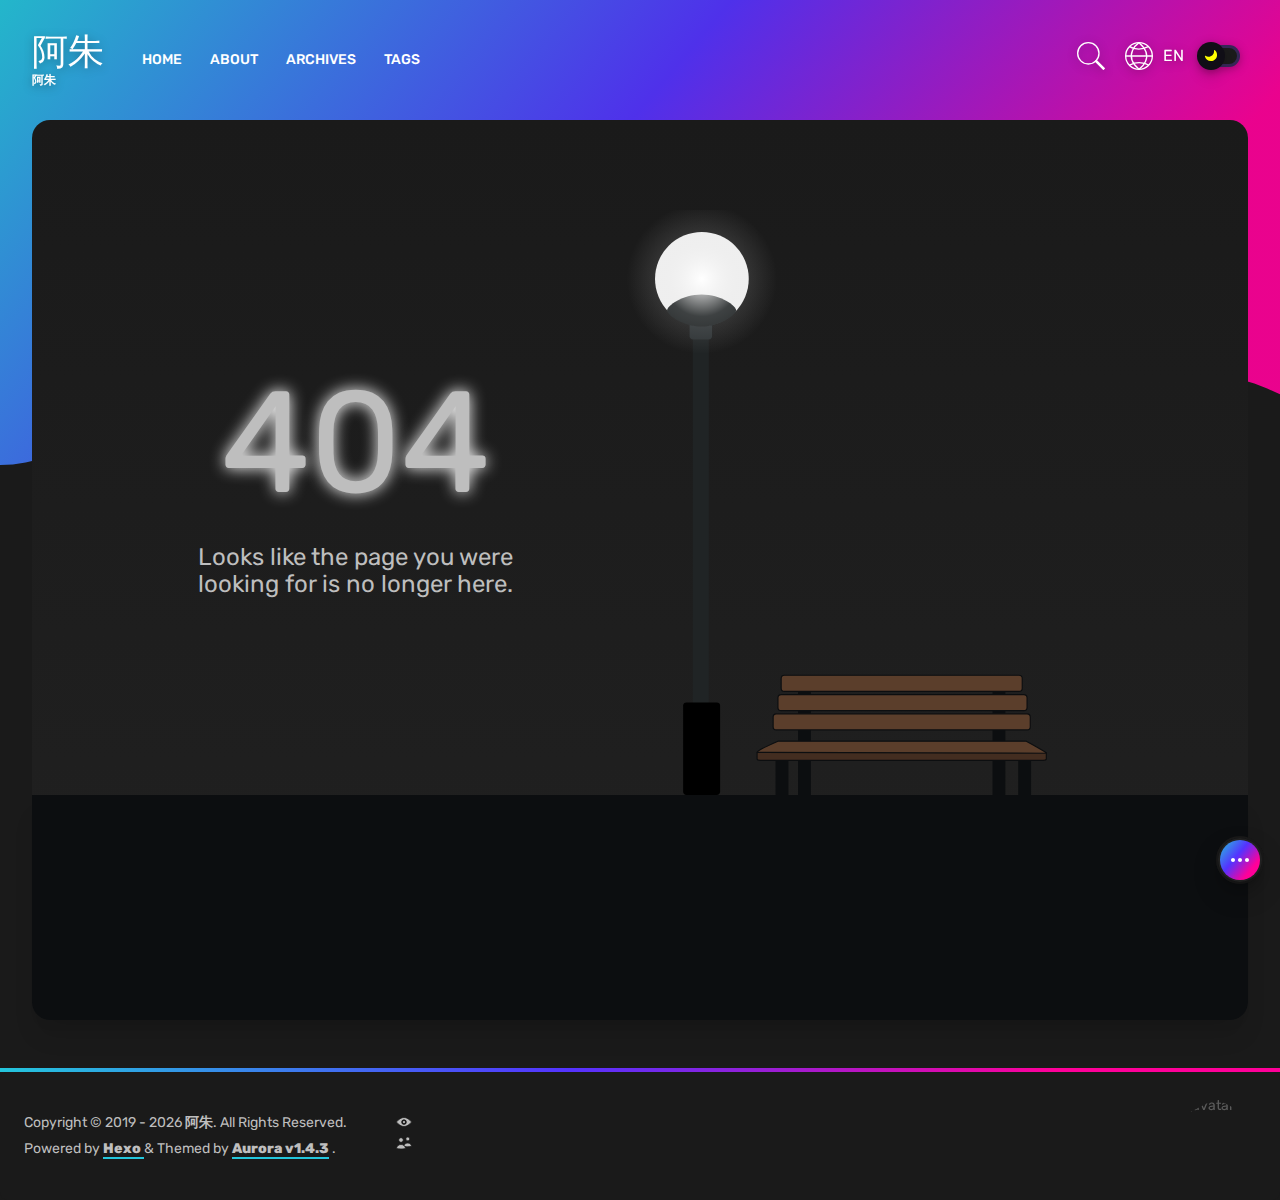
==== archives/index.html @ 275625f6 "Site updated: 2021-05-03 14:38:11" ====
<!DOCTYPE html><html lang="en"><head><meta charset="utf-8"><meta http-equiv="X-UA-Compatible" content="IE=edge"><meta name="viewport" content="width=device-width,initial-scale=1"><link rel="icon" href="/favicon.ico"><link href="/static/css/chunk-libs.eebac533.css" rel="stylesheet"><link href="/static/css/app.ef05802f.css" rel="stylesheet"><!-- hexo injector head_end start --><script rel="prefetch" async src="https://busuanzi.ibruce.info/busuanzi/2.3/busuanzi.pure.mini.js"></script><script rel="preload" src="https://cdn.bootcdn.net/ajax/libs/prism/1.23.0/components/prism-core.js" data-manual></script><script rel="preload" src="https://cdn.bootcdn.net/ajax/libs/prism/1.23.0/plugins/autoloader/prism-autoloader.js"></script><script rel="preload" src="https://cdn.bootcdn.net/ajax/libs/prism/1.23.0/plugins/toolbar/prism-toolbar.min.js"></script><script rel="preload" src="https://cdn.bootcdn.net/ajax/libs/prism/1.23.0/plugins/copy-to-clipboard/prism-copy-to-clipboard.min.js"></script><script rel="preload" src="https://cdn.bootcdn.net/ajax/libs/blueimp-md5/2.18.0/js/md5.min.js"></script><script rel="preload" src="https://cdn.bootcdn.net/ajax/libs/lodash.js/4.17.21/lodash.min.js"></script><link rel="stylesheet" href="https://cdn.bootcdn.net/ajax/libs/prism/1.23.0/themes/prism.min.css"/><link rel="stylesheet" href="https://cdn.bootcdn.net/ajax/libs/prism/1.23.0/plugins/toolbar/prism-toolbar.min.css"/><link rel="stylesheet" href="https://fonts.loli.net/css?family=Rubik" /><script rel="preload" src="https://cdn.bootcdn.net/ajax/libs/gitalk/1.7.2/gitalk.min.js"></script><link rel="stylesheet" href="https://cdn.bootcdn.net/ajax/libs/gitalk/1.7.2/gitalk.min.css"/><!-- hexo injector head_end end --><meta name="generator" content="Hexo 5.4.0"></head><body id="body-container"><noscript><strong>We're sorry but Aurora Blog doesn't work properly without JavaScript enabled. Please enable it to continue.</strong></noscript><div id="app"></div><script>(function(e){function t(t){for(var n,o,u=t[0],i=t[1],c=t[2],l=0,f=[];l<u.length;l++)o=u[l],Object.prototype.hasOwnProperty.call(a,o)&&a[o]&&f.push(a[o][0]),a[o]=0;for(n in i)Object.prototype.hasOwnProperty.call(i,n)&&(e[n]=i[n]);p&&p(t);while(f.length)f.shift()();return s.push.apply(s,c||[]),r()}function r(){for(var e,t=0;t<s.length;t++){for(var r=s[t],n=!0,o=1;o<r.length;o++){var u=r[o];0!==a[u]&&(n=!1)}n&&(s.splice(t--,1),e=i(i.s=r[0]))}return e}var n={},o={runtime:0},a={runtime:0},s=[];function u(e){return i.p+"static/js/"+({404:"404",about:"about",archives:"archives",categories:"categories",page:"page",post:"post",result:"result",tags:"tags"}[e]||e)+"."+{404:"7d1e319c",about:"05f5177a",archives:"f8376ea5",categories:"cd195d1b",page:"58f43599",post:"10796a8c",result:"83a84bff",tags:"393261f6"}[e]+".js"}function i(t){if(n[t])return n[t].exports;var r=n[t]={i:t,l:!1,exports:{}};return e[t].call(r.exports,r,r.exports,i),r.l=!0,r.exports}i.e=function(e){var t=[],r={404:1,about:1,archives:1,categories:1,page:1,post:1,result:1,tags:1};o[e]?t.push(o[e]):0!==o[e]&&r[e]&&t.push(o[e]=new Promise((function(t,r){for(var n="static/css/"+({404:"404",about:"about",archives:"archives",categories:"categories",page:"page",post:"post",result:"result",tags:"tags"}[e]||e)+"."+{404:"1a6cd5bd",about:"c06cd5c9",archives:"b41c8192",categories:"10e2be12",page:"7b21beee",post:"9f951a60",result:"10e2be12",tags:"10e2be12"}[e]+".css",a=i.p+n,s=document.getElementsByTagName("link"),u=0;u<s.length;u++){var c=s[u],l=c.getAttribute("data-href")||c.getAttribute("href");if("stylesheet"===c.rel&&(l===n||l===a))return t()}var f=document.getElementsByTagName("style");for(u=0;u<f.length;u++){c=f[u],l=c.getAttribute("data-href");if(l===n||l===a)return t()}var p=document.createElement("link");p.rel="stylesheet",p.type="text/css",p.onload=t,p.onerror=function(t){var n=t&&t.target&&t.target.src||a,s=new Error("Loading CSS chunk "+e+" failed.\n("+n+")");s.code="CSS_CHUNK_LOAD_FAILED",s.request=n,delete o[e],p.parentNode.removeChild(p),r(s)},p.href=a;var d=document.getElementsByTagName("head")[0];d.appendChild(p)})).then((function(){o[e]=0})));var n=a[e];if(0!==n)if(n)t.push(n[2]);else{var s=new Promise((function(t,r){n=a[e]=[t,r]}));t.push(n[2]=s);var c,l=document.createElement("script");l.charset="utf-8",l.timeout=120,i.nc&&l.setAttribute("nonce",i.nc),l.src=u(e);var f=new Error;c=function(t){l.onerror=l.onload=null,clearTimeout(p);var r=a[e];if(0!==r){if(r){var n=t&&("load"===t.type?"missing":t.type),o=t&&t.target&&t.target.src;f.message="Loading chunk "+e+" failed.\n("+n+": "+o+")",f.name="ChunkLoadError",f.type=n,f.request=o,r[1](f)}a[e]=void 0}};var p=setTimeout((function(){c({type:"timeout",target:l})}),12e4);l.onerror=l.onload=c,document.head.appendChild(l)}return Promise.all(t)},i.m=e,i.c=n,i.d=function(e,t,r){i.o(e,t)||Object.defineProperty(e,t,{enumerable:!0,get:r})},i.r=function(e){"undefined"!==typeof Symbol&&Symbol.toStringTag&&Object.defineProperty(e,Symbol.toStringTag,{value:"Module"}),Object.defineProperty(e,"__esModule",{value:!0})},i.t=function(e,t){if(1&t&&(e=i(e)),8&t)return e;if(4&t&&"object"===typeof e&&e&&e.__esModule)return e;var r=Object.create(null);if(i.r(r),Object.defineProperty(r,"default",{enumerable:!0,value:e}),2&t&&"string"!=typeof e)for(var n in e)i.d(r,n,function(t){return e[t]}.bind(null,n));return r},i.n=function(e){var t=e&&e.__esModule?function(){return e["default"]}:function(){return e};return i.d(t,"a",t),t},i.o=function(e,t){return Object.prototype.hasOwnProperty.call(e,t)},i.p="/",i.oe=function(e){throw console.error(e),e};var c=window["webpackJsonp"]=window["webpackJsonp"]||[],l=c.push.bind(c);c.push=t,c=c.slice();for(var f=0;f<c.length;f++)t(c[f]);var p=l;r()})([]);</script><script src="/static/js/chunk-libs.9b3ced64.js"></script><script src="/static/js/app.17c5223b.js"></script></body></html>
---- static/css/chunk-libs.eebac533.css ----
/*! normalize.css v8.0.1 | MIT License | github.com/necolas/normalize.css */html{line-height:1.15;-webkit-text-size-adjust:100%}body{margin:0}main{display:block}h1{font-size:2em;margin:.67em 0}hr{box-sizing:content-box;height:0;overflow:visible}pre{font-family:monospace,monospace;font-size:1em}a{background-color:transparent}abbr[title]{border-bottom:none;text-decoration:underline;-webkit-text-decoration:underline dotted;text-decoration:underline dotted}b,strong{font-weight:bolder}code,kbd,samp{font-family:monospace,monospace;font-size:1em}small{font-size:80%}sub,sup{font-size:75%;line-height:0;position:relative;vertical-align:baseline}sub{bottom:-.25em}sup{top:-.5em}img{border-style:none}button,input,optgroup,select,textarea{font-family:inherit;font-size:100%;line-height:1.15;margin:0}button,input{overflow:visible}button,select{text-transform:none}[type=button],[type=reset],[type=submit],button{-webkit-appearance:button}[type=button]::-moz-focus-inner,[type=reset]::-moz-focus-inner,[type=submit]::-moz-focus-inner,button::-moz-focus-inner{border-style:none;padding:0}[type=button]:-moz-focusring,[type=reset]:-moz-focusring,[type=submit]:-moz-focusring,button:-moz-focusring{outline:1px dotted ButtonText}fieldset{padding:.35em .75em .625em}legend{box-sizing:border-box;color:inherit;display:table;max-width:100%;padding:0;white-space:normal}progress{vertical-align:baseline}textarea{overflow:auto}[type=checkbox],[type=radio]{box-sizing:border-box;padding:0}[type=number]::-webkit-inner-spin-button,[type=number]::-webkit-outer-spin-button{height:auto}[type=search]{-webkit-appearance:textfield;outline-offset:-2px}[type=search]::-webkit-search-decoration{-webkit-appearance:none}::-webkit-file-upload-button{-webkit-appearance:button;font:inherit}details{display:block}summary{display:list-item}[hidden],template{display:none}#nprogress{pointer-events:none}#nprogress .bar{background:#29d;position:fixed;z-index:1031;top:0;left:0;width:100%;height:2px}#nprogress .peg{display:block;position:absolute;right:0;width:100px;height:100%;box-shadow:0 0 10px #29d,0 0 5px #29d;opacity:1;transform:rotate(3deg) translateY(-4px)}#nprogress .spinner{display:block;position:fixed;z-index:1031;top:15px;right:15px}#nprogress .spinner-icon{width:18px;height:18px;box-sizing:border-box;border:2px solid transparent;border-top-color:#29d;border-left-color:#29d;border-radius:50%;-webkit-animation:nprogress-spinner .4s linear infinite;animation:nprogress-spinner .4s linear infinite}.nprogress-custom-parent{overflow:hidden;position:relative}.nprogress-custom-parent #nprogress .bar,.nprogress-custom-parent #nprogress .spinner{position:absolute}@-webkit-keyframes nprogress-spinner{0%{-webkit-transform:rotate(0deg)}to{-webkit-transform:rotate(1turn)}}@keyframes nprogress-spinner{0%{transform:rotate(0deg)}to{transform:rotate(1turn)}}
---- static/css/app.ef05802f.css ----
:root{--max-width:1600px;--gap:2rem;--main-gradient:linear-gradient(130deg,#24c6dc,#5433ff 41.07%,#f09 76.05%);--theme-transition:all 250ms ease}.theme-light{--background-primary:#f1f3f9;--background-primary-alt:#fafafa;--background-secondary:#fff;--background-secondary-alt:#2e3236;--background-trans:rgba(0,0,0,0.15);--text-bright:#000;--text-normal:#333;--text-accent:#e93796;--text-sub-accent:#547ce7;--text-faint:#b2b2b2;--text-dim:#858585;--text-title-h1:#333;--text-title-h2:#333;--text-title-h3:#333;--text-title-h4:#333;--text-title-h5:#333;--text-link:#b4b4b4;--text-a:#db4d52;--text-a-hover:#db4d52;--bg-accent-55:rgba(244,86,157,0.55);--bg-sub-accent-55:rgba(13,185,215,0.55);--bg-accent-05:rgba(244,86,157,0.05);--strong-gradient:linear-gradient(62deg,#188bfd,#a03bff)!important;--gradient-cover:linear-gradient(90deg,hsla(0,0%,98%,0),hsla(0,0%,98%,0.013) 8.1%,hsla(0,0%,98%,0.049) 15.5%,hsla(0,0%,98%,0.104) 22.5%,hsla(0,0%,98%,0.175) 29%,hsla(0,0%,98%,0.259) 35.3%,hsla(0,0%,98%,0.352) 41.2%,hsla(0,0%,98%,0.45) 47.1%,hsla(0,0%,98%,0.55) 52.9%,hsla(0,0%,98%,0.648) 58.8%,hsla(0,0%,98%,0.741) 64.7%,hsla(0,0%,98%,0.825) 71%,hsla(0,0%,98%,0.896) 77.5%,hsla(0,0%,98%,0.951) 84.5%,hsla(0,0%,98%,0.987) 91.9%,var(--background-secondary));--article-cover:linear-gradient(180deg,hsla(0,0%,98%,0),hsla(0,0%,98%,0.013) 8.1%,hsla(0,0%,98%,0.049) 15.5%,hsla(0,0%,98%,0.104) 22.5%,hsla(0,0%,98%,0.175) 29%,hsla(0,0%,98%,0.259) 35.3%,hsla(0,0%,98%,0.352) 41.2%,hsla(0,0%,98%,0.45) 47.1%,hsla(0,0%,98%,0.55) 52.9%,hsla(0,0%,98%,0.648) 58.8%,hsla(0,0%,98%,0.741) 64.7%,hsla(0,0%,98%,0.825) 71%,hsla(0,0%,98%,0.896) 77.5%,hsla(0,0%,98%,0.951) 84.5%,hsla(0,0%,98%,0.987) 91.9%,var(--background-secondary));--accent-shadow:0 20px 25px -5px rgba(232,57,255,0.06),0 10px 10px -5px rgba(53,11,59,0.1);--sub-accent-shadow:0 20px 25px -5px rgba(71,190,255,0.06),0 10px 10px -5px rgba(11,42,59,0.1);--search-modal-key-gradient:linear-gradient(-225deg,#d5dbe4,#f8f8f8);--search-modal-key-shadow:inset 0 -2px 0 0 #cdcde6,inset 0 0 1px 1px #fff,0 1px 2px 1px rgba(30,35,90,0.4)}.theme-dark,.theme-light{--trans-ease:all 250ms ease}.theme-dark{--background-primary:#1a1a1a;--background-primary-alt:#0d0b12;--background-secondary:#212121;--background-secondary-alt:#0d0b12;--background-trans:hsla(0,0%,100%,0.15);--skeleton-bg:#2e2e2e;--skeleton-hl:#363636;--text-bright:#fff;--text-normal:#bebebe;--text-accent:#0fb6d6;--text-sub-accent:#f4569d;--text-dim:#6d6d6d;--text-faint:#7aa2f7;--text-title-h1:var(--text-accent);--text-title-h2:#cbdbe5;--text-title-h3:#cbdbe5;--text-title-h4:#cbdbe5;--text-title-h5:#cbdbe5;--text-link:#b4b4b4;--text-a:#6bcafb;--text-a-hover:#6bcafb;--bg-sub-accent-55:rgba(244,86,157,0.55);--bg-accent-55:rgba(13,185,215,0.55);--bg-accent-05:rgba(14,210,247,0.05);--strong-gradient:linear-gradient(62deg,#87c2fd,#dcb9fc)!important;--gradient-cover:linear-gradient(90deg,rgba(33,33,33,0),rgba(33,33,33,0.013) 8.1%,rgba(33,33,33,0.049) 15.5%,rgba(33,33,33,0.104) 22.5%,rgba(33,33,33,0.175) 29%,rgba(33,33,33,0.259) 35.3%,rgba(33,33,33,0.352) 41.2%,rgba(33,33,33,0.45) 47.1%,rgba(33,33,33,0.55) 52.9%,rgba(33,33,33,0.648) 58.8%,rgba(33,33,33,0.741) 64.7%,rgba(33,33,33,0.825) 71%,rgba(33,33,33,0.896) 77.5%,rgba(33,33,33,0.951) 84.5%,rgba(33,33,33,0.987) 91.9%,var(--background-secondary));--article-cover:linear-gradient(180deg,rgba(33,33,33,0),rgba(33,33,33,0.013) 8.1%,rgba(33,33,33,0.049) 15.5%,rgba(33,33,33,0.104) 22.5%,rgba(33,33,33,0.175) 29%,rgba(33,33,33,0.259) 35.3%,rgba(33,33,33,0.352) 41.2%,rgba(33,33,33,0.45) 47.1%,rgba(33,33,33,0.55) 52.9%,rgba(33,33,33,0.648) 58.8%,rgba(33,33,33,0.741) 64.7%,rgba(33,33,33,0.825) 71%,rgba(33,33,33,0.896) 77.5%,rgba(33,33,33,0.951) 84.5%,rgba(33,33,33,0.987) 91.9%,var(--background-secondary));--accent-shadow:0 20px 25px -5px rgba(11,42,59,0.35),0 10px 10px -5px rgba(11,42,59,0.14);--sub-accent-shadow:0 20px 25px -5px rgba(53,11,59,0.35),0 10px 10px -5px rgba(53,11,59,0.14);--search-modal-key-gradient:linear-gradient(-225deg,#3f3e3e,#2c2c2c);--search-modal-key-shadow:inset 0 -2px 0 0 #363636,inset 0 0 1px 1px #2e2e2e,0 1px 2px 1px rgba(30,35,90,0.4)}.ob-text-bright{color:var(--text-bright)}.ob-drop-shadow{filter:drop-shadow(0 2px 5px rgba(0,0,0,.3))}.ob-hz-thumbnail{max-width:120%}.ob-gradient-plate{width:calc(100% - .5rem);height:calc(100% - .5rem);margin:.25rem}.ob-gradient-cut-plate{top:8%;width:calc(100% - .5rem);height:calc(92% - .5rem);margin:.25rem}.ob-avatar{height:7rem;width:7rem}.footer-avatar,.ob-avatar{margin:0;--tw-shadow:0 20px 25px -5px rgba(0,0,0,0.1),0 10px 10px -5px rgba(0,0,0,0.04);box-shadow:var(--tw-ring-offset-shadow,0 0 transparent),var(--tw-ring-shadow,0 0 transparent),var(--tw-shadow)}.footer-avatar{height:5rem;opacity:.4;width:5rem}.diamond-avatar{-webkit-clip-path:polygon(50% 3%,91% 25%,91% 75%,50% 97%,9% 75%,9% 25%);clip-path:polygon(50% 3%,91% 25%,91% 75%,50% 97%,9% 75%,9% 25%)}.circle-avatar{border-radius:9999px}.circle-avatar,.rounded-avatar{border-color:var(--background-primary);border-width:6px}.rounded-avatar{border-radius:1rem}.animation-text{-webkit-background-clip:text;-webkit-text-fill-color:transparent;-webkit-box-decoration-break:clone;background-color:#ccc;background-image:linear-gradient(90deg,#ccc,#fff,#ccc);-webkit-animation:SkeletonLoading 1.5s ease-in-out 0s infinite normal none running;animation:SkeletonLoading 1.5s ease-in-out 0s infinite normal none running}.inverted-main-grid,.main-grid{display:flex;flex-direction:column}@media (min-width:1024px){.main-grid{display:grid;gap:var(--gap);grid-template-columns:minmax(0,1fr) 320px}.inverted-main-grid{display:grid;gap:var(--gap);grid-template-columns:245px minmax(0,1fr)}}.tab{background-color:var(--background-secondary);border-radius:1rem;display:flex;flex-direction:row;flex-wrap:wrap;margin-bottom:2rem;overflow-y:hidden;padding-left:1.5rem;padding-right:3rem;--tw-shadow:0 4px 6px -1px rgba(0,0,0,0.1),0 2px 4px -1px rgba(0,0,0,0.06);box-shadow:var(--tw-ring-offset-shadow,0 0 transparent),var(--tw-ring-shadow,0 0 transparent),var(--tw-shadow);height:3.5rem;transition:height .4s ease}.tab.expanded-tab{overflow-y:initial;height:auto}.tab li{cursor:pointer;margin-top:1rem;margin-bottom:1rem;margin-right:.75rem}.tab li:hover{opacity:.5}.tab li.active{--tw-shadow:0 10px 15px -3px rgba(0,0,0,0.1),0 4px 6px -2px rgba(0,0,0,0.05);box-shadow:var(--tw-ring-offset-shadow,0 0 transparent),var(--tw-ring-shadow,0 0 transparent),var(--tw-shadow);--tw-text-opacity:1;color:rgba(255,255,255,var(--tw-text-opacity));text-shadow:0 2px 2px rgba(0,0,0,.5)}.tab li span{background-color:var(--background-primary);border-top-left-radius:.375rem;border-bottom-left-radius:.375rem;font-size:.875rem;line-height:1.25rem;padding-top:.5rem;padding-bottom:.5rem;padding-left:.75rem;padding-right:.75rem;text-align:center;white-space:nowrap}.tab li span.first-tab{border-radius:.375rem;padding-left:1.5rem;padding-right:1.5rem}.tab li b{background-color:var(--background-primary);border-top-right-radius:.375rem;border-bottom-right-radius:.375rem;font-size:.875rem;line-height:1.25rem;opacity:.7;padding-top:.5rem;padding-bottom:.5rem;padding-left:.5rem;padding-right:.5rem;text-align:center;color:var(--text-accent);white-space:nowrap}.tab-expander{cursor:pointer;position:absolute;top:1.25rem;right:1.25rem;stroke:currentColor;color:var(--text-bright);opacity:.8}.tab-expander:hover{opacity:.5}.tab-expander svg{transition:transform .4s ease}.tab-expander.expanded svg{transform:rotate(180deg)}#loading-bar-wrapper #nprogress{pointer-events:none}#loading-bar-wrapper #nprogress .bar{background:var(--main-gradient);position:absolute;z-index:3000;top:0;left:0;width:100%;height:8px}#loading-bar-wrapper #nprogress .peg{display:none;position:absolute;right:0;width:100px;height:8px;opacity:0;box-shadow:none;transform:rotate(3deg) translateY(-4px)}#loading-bar-wrapper #nprogress .spinner{display:block;position:fixed;z-index:3000;top:15px;right:15px}#loading-bar-wrapper #nprogress .spinner-icon{width:18px;height:18px;box-sizing:border-box;border:2px solid transparent;border-top-color:var(--text-accent);border-left-color:var(--text-accent);border-radius:50%;-webkit-animation:nprogress-spinner .4s linear infinite;animation:nprogress-spinner .4s linear infinite}@-webkit-keyframes nprogress-spinner{to{-webkit-transform:rotate(1turn)}0%{transform:rotate(0)}to{transform:rotate(1turn)}}#loading-bar-wrapper{position:fixed;width:100px;top:8px;left:50%;transform:translateX(-50%);height:8px;border-radius:8px;z-index:2000;background:transparent;overflow:hidden}#loading-bar-wrapper.nprogress-custom-parent{background:var(--background-secondary);box-shadow:0 1px 2px 0 rgba(0,0,0,.1)}a:hover:hover{opacity:.5;color:var(--text-accent)}a:hover{transition-property:all;transition-timing-function:cubic-bezier(.4,0,.2,1);transition-duration:.15s}

/*! tailwindcss v2.1.2 | MIT License | https://tailwindcss.com */

/*! modern-normalize v1.0.0 | MIT License | https://github.com/sindresorhus/modern-normalize */:root{-moz-tab-size:4;-o-tab-size:4;tab-size:4}html{line-height:1.15;-webkit-text-size-adjust:100%}body{margin:0;font-family:system-ui,-apple-system,Segoe UI,Roboto,Helvetica,Arial,sans-serif,Apple Color Emoji,Segoe UI Emoji}hr{height:0;color:inherit}abbr[title]{-webkit-text-decoration:underline dotted;text-decoration:underline dotted}b,strong{font-weight:bolder}code,kbd,pre,samp{font-family:ui-monospace,SFMono-Regular,Consolas,Liberation Mono,Menlo,monospace;font-size:1em}small{font-size:80%}sub,sup{font-size:75%;line-height:0;position:relative;vertical-align:baseline}sub{bottom:-.25em}sup{top:-.5em}table{text-indent:0;border-color:inherit}button,input,optgroup,select,textarea{font-family:inherit;font-size:100%;line-height:1.15;margin:0}button,select{text-transform:none}[type=button],[type=reset],button{-webkit-appearance:button}legend{padding:0}progress{vertical-align:baseline}[type=search]{-webkit-appearance:textfield;outline-offset:-2px}summary{display:list-item}blockquote,dd,dl,figure,h1,h2,h3,h4,h5,h6,hr,p,pre{margin:0}button{background-color:transparent;background-image:none}button:focus{outline:1px dotted;outline:5px auto -webkit-focus-ring-color}fieldset,ol,ul{margin:0;padding:0}ol,ul{list-style:none}html{font-family:ui-sans-serif,system-ui,-apple-system,BlinkMacSystemFont,Segoe UI,Roboto,Helvetica Neue,Arial,Noto Sans,sans-serif,Apple Color Emoji,Segoe UI Emoji,Segoe UI Symbol,Noto Color Emoji;line-height:1.5}body{font-family:inherit;line-height:inherit}*,:after,:before{box-sizing:border-box;border-width:0;border-style:solid;border-color:#e5e7eb}hr{border-top-width:1px}img{border-style:solid}textarea{resize:vertical}input::-moz-placeholder,textarea::-moz-placeholder{opacity:1;color:#9ca3af}input:-ms-input-placeholder,textarea:-ms-input-placeholder{opacity:1;color:#9ca3af}input::placeholder,textarea::placeholder{opacity:1;color:#9ca3af}button{cursor:pointer}table{border-collapse:collapse}h1,h2,h3,h4,h5,h6{font-size:inherit;font-weight:inherit}a{color:inherit;text-decoration:inherit}button,input,optgroup,select,textarea{padding:0;line-height:inherit;color:inherit}code,kbd,pre,samp{font-family:ui-monospace,SFMono-Regular,Menlo,Monaco,Consolas,Liberation Mono,Courier New,monospace}audio,canvas,embed,iframe,img,object,svg,video{display:block;vertical-align:middle}img,video{max-width:100%;height:auto}.container{width:100%}@media (min-width:640px){.container{max-width:640px}}@media (min-width:768px){.container{max-width:768px}}@media (min-width:1024px){.container{max-width:1024px}}@media (min-width:1280px){.container{max-width:1280px}}@media (min-width:1536px){.container{max-width:1536px}}.article{background-color:var(--background-secondary);border-radius:1rem;display:grid;height:100%;overflow:hidden;--tw-shadow:0 10px 15px -3px rgba(0,0,0,0.1),0 4px 6px -2px rgba(0,0,0,0.05)}.article,.article:hover{box-shadow:var(--tw-ring-offset-shadow,0 0 transparent),var(--tw-ring-shadow,0 0 transparent),var(--tw-shadow)}.article:hover{--tw-shadow:var(--accent-shadow)}.article{grid-template-rows:repeat(3,minmax(0,1fr));transition-property:box-shadow;transition-timing-function:cubic-bezier(.4,0,.2,1);transition-duration:.15s;transition-property:border-color,opacity,box-shadow,transform}.article:hover .article-thumbnail .thumbnail-screen{display:none!important}.article .article-thumbnail{position:relative;grid-row:span 1/span 1}.article .article-thumbnail img{background-repeat:no-repeat;background-size:cover;display:block;height:120%;-o-object-fit:cover;object-fit:cover;position:absolute;width:100%;z-index:20}.article .article-thumbnail .thumbnail-screen{height:120%;opacity:.4;pointer-events:none;position:absolute;left:0;width:100%;z-index:30;max-width:120%;mix-blend-mode:screen}.article .article-thumbnail:after{pointer-events:none;content:"";position:absolute;z-index:35;top:13%;left:0;height:120%;width:100%;background:var(--article-cover)}.article .article-content{background-color:transparent;display:flex;flex-direction:column;padding-left:1.5rem;padding-right:1.5rem;padding-bottom:1.5rem;position:relative;z-index:40;grid-row:span 2/span 2}.article .article-content span{filter:drop-shadow(0 2px 1px rgba(0,0,0,.1))}.article .article-content span b{font-size:.75rem;line-height:1rem;color:var(--text-accent);text-transform:uppercase}.article .article-content span ul{display:inline-flex;font-size:.75rem;line-height:1rem;padding-left:1rem}.article .article-content span ul li{margin-right:.75rem}.article .article-content h1{font-weight:800;font-size:1.5rem;line-height:2rem;margin-bottom:1.5rem;color:var(--text-bright)}@media (min-width:1024px){.article .article-content h1{margin-top:1rem;margin-bottom:2rem}}.article .article-content p{font-size:.875rem;line-height:1.25rem;margin-bottom:.5rem;padding-bottom:1rem}@media (min-width:1024px){.article .article-content p{font-size:1rem;line-height:1.5rem;margin-bottom:.5rem;padding-bottom:1.5rem}}.article .article-content .article-footer{display:flex;align-items:flex-end;align-content:flex-end;justify-content:flex-start;flex:1 1 0%;font-size:.875rem;line-height:1.25rem;width:100%}.article .article-content .article-footer img{border-radius:9999px;margin-right:.5rem;height:28px;width:28px}.feature-article{background-color:var(--background-secondary);border-radius:1rem;display:grid;overflow:hidden;position:relative;top:0;--tw-shadow:0 10px 15px -3px rgba(0,0,0,0.1),0 4px 6px -2px rgba(0,0,0,0.05)}.feature-article,.feature-article:hover{box-shadow:var(--tw-ring-offset-shadow,0 0 transparent),var(--tw-ring-shadow,0 0 transparent),var(--tw-shadow)}.feature-article:hover{--tw-shadow:var(--accent-shadow)}.feature-article{z-index:10;grid-template-rows:repeat(3,minmax(0,1fr));transition-property:box-shadow;transition-timing-function:cubic-bezier(.4,0,.2,1);transition-duration:.15s}@media (min-width:1024px){.feature-article{height:28rem;width:100%;grid-template-columns:repeat(2,minmax(0,1fr));grid-template-rows:none}}.feature-article{transition-property:transform,shadow}.feature-article:hover .thumbnail-screen{background:transparent!important}.feature-article .feature-thumbnail{position:relative;grid-row:span 1/span 1}@media (min-width:1024px){.feature-article .feature-thumbnail{grid-row:auto}}.feature-article .feature-thumbnail img{background-repeat:no-repeat;background-size:cover;display:block;height:120%;-o-object-fit:cover;object-fit:cover;position:absolute;left:0;width:100%;z-index:20}@media (min-width:1024px){.feature-article .feature-thumbnail img{height:28rem;width:120%}}.feature-article .feature-thumbnail span{height:120%;opacity:.4;pointer-events:none;position:absolute;left:0;width:100%;z-index:30}@media (min-width:1024px){.feature-article .feature-thumbnail span{height:28rem;width:120%}}.feature-article .feature-thumbnail:after{pointer-events:none;content:"";position:absolute;z-index:35;left:71%;top:0;height:100%;width:50%;background:var(--gradient-cover)}.feature-article .feature-content{display:flex;flex-direction:column;padding-left:1.5rem;padding-right:1.5rem;padding-bottom:1.5rem;position:relative;z-index:40;grid-row:span 2/span 2}@media (min-width:1024px){.feature-article .feature-content{padding:3rem;grid-row:auto}}.feature-article .feature-content b{color:var(--text-accent);text-transform:uppercase}.feature-article .feature-content ul{display:inline-flex;padding-left:1rem}.feature-article .feature-content ul li{margin-right:.75rem}.feature-article .feature-content h1{font-weight:800;font-size:1.5rem;line-height:2rem;margin-bottom:1.5rem;color:var(--text-bright)}@media (min-width:1024px){.feature-article .feature-content h1{font-size:2.25rem;line-height:2.5rem;margin-top:1rem;margin-bottom:2rem}}.feature-article .feature-content p{font-size:1rem;line-height:1.5rem;margin-bottom:.5rem;padding-bottom:1rem}@media (min-width:1024px){.feature-article .feature-content p{font-size:1.125rem;line-height:1.75rem;margin-bottom:.5rem;padding-bottom:1.5rem}}.feature-article .feature-content .article-footer{display:flex;align-items:flex-end;align-content:flex-end;justify-content:flex-start;flex:1 1 0%;font-size:.875rem;line-height:1.25rem;width:100%}.feature-article .feature-content .article-footer img{border-radius:9999px;margin-right:.5rem;height:28px;width:28px}.thumbnail-screen{max-width:120%;mix-blend-mode:screen}@media (max-width:1023px){.feature-article>div:first-of-type:after{top:13%;left:0;height:120%;width:100%;background:var(--article-cover)}}.post-html{background-color:var(--background-secondary);border-radius:1rem;margin-bottom:2rem;padding:1rem;--tw-shadow:0 20px 25px -5px rgba(0,0,0,0.1),0 10px 10px -5px rgba(0,0,0,0.04);box-shadow:var(--tw-ring-offset-shadow,0 0 transparent),var(--tw-ring-shadow,0 0 transparent),var(--tw-shadow)}@media (min-width:1024px){.post-html{margin-bottom:0;padding:3.5rem}}.post-html h1,.post-html h2,.post-html h3,.post-html h4,.post-html h5,.post-html h6{display:flex;align-items:center;margin-bottom:1rem;padding-bottom:.5rem;padding-top:1.75rem;position:relative;color:var(--text-bright);font-weight:600}.post-html h1:after,.post-html h2:after,.post-html h3:after,.post-html h4:after,.post-html h5:after,.post-html h6:after{border-radius:9999px;height:.25rem;position:absolute;bottom:0;width:6rem;content:"";background:var(--main-gradient)}.post-html h1{font-size:1.875rem;line-height:2.25rem}@media (min-width:1024px){.post-html h1{font-size:2.25rem;line-height:2.5rem}}.post-html h2{font-size:1.5rem;line-height:2rem}@media (min-width:1024px){.post-html h2{font-size:1.875rem;line-height:2.25rem}}.post-html h3{font-size:1.25rem;line-height:1.75rem}@media (min-width:1024px){.post-html h3{font-size:1.5rem;line-height:2rem}}.post-html h4{font-size:1.125rem;line-height:1.75rem}@media (min-width:1024px){.post-html h4{font-size:1.25rem;line-height:1.75rem}}.post-html h5{font-size:1rem;line-height:1.5rem}@media (min-width:1024px){.post-html h5{font-size:1.125rem;line-height:1.75rem}}.post-html h6{font-size:1rem;line-height:1.5rem}.post-html p{margin-top:1.5rem;margin-bottom:1.5rem}.post-html>p:first-of-type:first-letter{color:var(--text-dim);float:left;font-size:40px;line-height:39px;padding-top:4px;padding-right:8px;padding-left:3px}.post-html ul{margin:1.5rem 0}.post-html ul ul{position:relative;margin:0}.post-html ul>li>ul:before{content:"";border-left:1px solid var(--text-accent);position:absolute;opacity:.35;left:-1em;top:0;bottom:0}.post-html ol li,.post-html ul li{margin-left:2rem}.post-html ol ul,.post-html ol ul ul,.post-html ul,.post-html ul ul,.post-html ul ul ul{list-style:none}.post-html li>p{display:inline-block;margin-top:0;margin-bottom:0}.post-html ul li:before{content:"•";color:var(--text-accent);display:inline-block;width:1em;margin-left:-1.15em;padding:0;font-weight:700;text-shadow:0 0 .5em var(--accent-2)}.post-html ul ul li:before,.post-html ul ul ul li:before{content:"•"}.post-html ol{list-style:none;counter-reset:li}.post-html ol>li{counter-increment:li}.post-html ol>li:before,.post-html ul ol>li:before,.post-html ul ul ol>li:before,.post-html ul ul ul ol>li:before{content:"." counter(li);color:var(--text-accent);font-weight:400;display:inline-block;width:1em;margin-left:-1.5em;margin-right:.5em;text-align:right;direction:rtl;overflow:visible;word-break:keep-all;white-space:nowrap}.post-html blockquote{-webkit-margin-start:0;margin-inline-start:0;position:relative;padding:.5rem 1rem .5rem 2rem;color:var(--text-normal);border-top-right-radius:5px;border-bottom-right-radius:5px;margin-bottom:2em;margin-right:0!important;border-left:3px solid rgba(14,210,247,.5);border-top:transparent;border-bottom:transparent;border-right:transparent;background:linear-gradient(135deg,var(--background-primary),var(--background-secondary),var(--background-secondary))}.post-html blockquote:before{top:0;width:60%}.post-html blockquote:after,.post-html blockquote:before{content:"";position:absolute;left:0;height:2px;background:linear-gradient(90deg,rgba(13,185,215,.5),var(--background-secondary))}.post-html blockquote:after{bottom:0;width:25%}.post-html strong{-webkit-background-clip:text;-webkit-text-fill-color:transparent;padding:0 .1rem;color:#7aa2f7;background-color:#7aa2f7;background-image:var(--strong-gradient)}.post-html strong::-moz-selection{-webkit-text-fill-color:var(--text-faint)}.post-html strong::selection{-webkit-text-fill-color:var(--text-faint)}.post-html table{border-collapse:collapse;margin:1rem 0;display:block;overflow-x:auto}.post-html th{background-color:var(--background-secondary)}.post-html td,.post-html th{border:1px solid var(--background-primary-alt)!important}.post-html td,.post-html th{padding:.6em 1em}.post-html tr{border-top:1px solid var(--background-primary-alt)!important;background-color:var(--background-primary)}.post-html tr:nth-child(2n){background-color:var(--background-secondary)}.post-html em{color:#bb9af7!important;font-family:OperatorMonoSSmLig-Book,Rubik!important}.post-html a{text-shadow:-1px -1px 2px var(--background-primary),-1px 1px 2px var(--background-primary),1px -1px 2px var(--background-primary),1px 1px 2px var(--background-primary);-webkit-text-fill-color:var(--text-bright);background-position:0 100%;background-repeat:repeat-x;background-size:5px 5px;text-decoration:none;transition:all .35s ease;background-image:linear-gradient(180deg,var(--bg-sub-accent-55) 0,var(--bg-sub-accent-55))}.post-html a strong{-webkit-background-clip:initial;-webkit-text-fill-color:initial;color:inherit;background-color:initial;background-image:none}.post-html a:hover{text-shadow:-1px -1px 2px var(--background-modifier-border),-1px 1px 2px var(--background-modifier-border),1px -1px 2px var(--background-modifier-border),1px 1px 2px var(--background-modifier-border);-webkit-text-fill-color:var(--text-bright);background-size:4px 50px}.post-html svg{display:inline-block}.post-html hr{position:relative;-webkit-margin-before:4em;margin-block-start:4em;-webkit-margin-after:4em;margin-block-end:4em;border:none;height:0;border-bottom:1px solid;border-image-slice:1;border-width:1px;border-image-source:linear-gradient(90deg,transparent,var(--text-accent),transparent)}.post-html hr:after{content:"§";display:inline-block;position:absolute;left:50%;transform:translate(-50%,-50%) rotate(60deg);transform-origin:50% 50%;padding:.5rem;color:var(--text-sub-accent);background-color:var(--background-secondary)}.post-html pre{overflow:auto!important;overflow-wrap:normal!important}.post-html pre code{padding:0}.post-html code{color:var(--text-normal);margin:0;font-size:.85em;border-radius:3px;overflow-wrap:break-word;background-color:var(--bg-accent-05);word-wrap:break-word;padding:.1rem .3rem;border-radius:.3rem;color:var(--text-accent)!important}.post-header{margin-bottom:1rem}.post-header .post-labels b{font-size:.75rem;line-height:1rem;opacity:.8;--tw-text-opacity:1;color:rgba(255,255,255,var(--tw-text-opacity));text-transform:uppercase;text-shadow:0 2px 2px rgba(0,0,0,.5)}.post-header .post-labels ul{display:inline-flex;padding-left:.5rem}.post-header .post-labels ul li{font-size:.75rem;line-height:1rem;margin-right:.75rem;opacity:.7;--tw-text-opacity:1;color:rgba(255,255,255,var(--tw-text-opacity));text-shadow:0 2px 2px rgba(0,0,0,.5)}.post-header .post-title{margin-top:.5rem;margin-bottom:1rem;font-size:clamp(1.2rem,calc(1rem + 3.5vw),4rem);text-shadow:0 2px 2px rgba(0,0,0,.5);line-height:1.1}.post-header .post-stats{display:none;flex-direction:row;font-size:.875rem;line-height:1.25rem;margin-right:1rem}@media (min-width:1024px){.post-header .post-stats{display:flex;font-size:1rem;line-height:1.5rem}}.post-header .post-stats span{opacity:.8;padding-right:1rem;stroke:currentColor;--tw-text-opacity:1;color:rgba(255,255,255,var(--tw-text-opacity))}.post-footer,.post-header .post-stats span{display:flex;flex-direction:row;align-items:center}.post-footer{justify-content:flex-start;font-size:.875rem;line-height:1.25rem;margin-right:1rem}@media (min-width:1024px){.post-footer{font-size:1rem;line-height:1.5rem}}.post-footer img{border-radius:9999px;margin-right:.5rem;height:28px;width:28px}.sidebar-box{background-color:var(--background-secondary);border-radius:1rem;margin-bottom:2rem;padding:2rem;position:relative;--tw-shadow:0 20px 25px -5px rgba(0,0,0,0.1),0 10px 10px -5px rgba(0,0,0,0.04)}.sidebar-box,.sidebar-box:hover{box-shadow:var(--tw-ring-offset-shadow,0 0 transparent),var(--tw-ring-shadow,0 0 transparent),var(--tw-shadow)}.sidebar-box:hover{--tw-shadow:0 25px 50px -12px rgba(0,0,0,0.25)}.sidebar-box{width:100%;transition-duration:.3s;transition-property:border-color,opacity,box-shadow,transform}.modal--active{overflow:hidden!important}#search-modal{--search-modal-height:600px;--search-modal-searchbox-height:56px;--search-modal-spacing:12px;--search-modal-footer-height:44px;height:100vh;position:fixed;top:0;left:0;width:100vw;transition-property:background-color,border-color,color,fill,stroke;transition-timing-function:cubic-bezier(.4,0,.2,1);transition-duration:.15s;background-color:rgba(26,26,26,.8);z-index:250}#search-modal .search-container{background-color:var(--background-primary);border-radius:1rem;margin-right:.5rem;margin-left:.5rem;margin-top:4rem;margin-bottom:auto;max-width:36rem;position:relative;--tw-shadow:0 25px 50px -12px rgba(0,0,0,0.25);box-shadow:var(--tw-ring-offset-shadow,0 0 transparent),var(--tw-ring-shadow,0 0 transparent),var(--tw-shadow)}@media (min-width:1024px){#search-modal .search-container{margin-right:auto;margin-left:auto}}#search-modal .search-form{background-color:var(--background-secondary);border-color:var(--text-accent);border-radius:.75rem;border-width:2px;display:flex;align-items:center;height:3.5rem;padding-top:0;padding-bottom:0;padding-left:.75rem;padding-right:.75rem;position:relative;--tw-shadow:0 4px 6px -1px rgba(0,0,0,0.1),0 2px 4px -1px rgba(0,0,0,0.06);box-shadow:var(--tw-ring-offset-shadow,0 0 transparent),var(--tw-ring-shadow,0 0 transparent),var(--tw-shadow);width:100%}#search-modal .search-form button:hover{color:var(--search-modal-highlight)}#search-modal .search-input{background-color:transparent;flex:1 1 0%;height:100%;font-size:1.25rem;line-height:1.75rem;outline:2px solid transparent;outline-offset:2px;padding-left:.5rem;width:80%}#search-modal .search-btn,#search-modal .search-input{-webkit-appearance:none;-moz-appearance:none;appearance:none;border-width:0;--tw-text-opacity:1;color:rgba(156,163,175,var(--tw-text-opacity))}#search-modal .search-btn{background-image:none;border-radius:9999px;cursor:pointer;padding:.125rem}#search-modal .search-dropdown{margin-top:.5rem;overflow-y:auto;padding-left:1rem;padding-right:1rem;min-height:var(--search-modal-spacing);max-height:calc(var(--search-modal-height) - var(--search-modal-searchbox-height) - var(--search-modal-spacing) - var(--search-modal-footer-height));scrollbar-color:var(--search-modal-muted-color) var(--search-modal-background);scrollbar-width:thin}#search-modal .search-hit-label{background-color:var(--background-primary);font-weight:600;font-size:.875rem;line-height:1.25rem;padding-left:.25rem;padding-right:.25rem;padding-top:.5rem;padding-bottom:.5rem;position:sticky;top:0;color:var(--text-accent);z-index:10}#search-modal .search-hit{border-radius:.25rem;display:flex;padding-bottom:.5rem;position:relative}#search-modal .search-hit:last-of-type{padding-bottom:1rem}#search-modal .search-hit a{background-color:var(--background-secondary);border-color:var(--background-secondary);border-radius:.5rem;border-width:2px;box-sizing:border-box;display:block;padding-left:.75rem;--tw-shadow:0 4px 6px -1px rgba(0,0,0,0.1),0 2px 4px -1px rgba(0,0,0,0.06);box-shadow:var(--tw-ring-offset-shadow,0 0 transparent),var(--tw-ring-shadow,0 0 transparent),var(--tw-shadow);width:100%}#search-modal .search-hit.active a{border-color:var(--text-accent)}#search-modal .search-hit-container{display:flex;align-items:center;height:3.5rem;padding-right:.75rem;color:var(--text-normal)}#search-modal .search-hit-icon{stroke-width:2;color:var(--text-dim)}#search-modal .search-hit-content-wrapper{display:flex;flex-direction:column;justify-content:center;flex:1 1 auto;font-weight:500;margin-left:.5rem;margin-right:.5rem;overflow:hidden;position:relative;text-overflow:ellipsis;white-space:nowrap;width:80%}#search-modal .search-hit-title{font-size:.875rem;line-height:1.25rem;overflow:hidden;text-overflow:ellipsis;white-space:nowrap;width:91.666667%}#search-modal .search-hit-title mark{background-color:var(--text-accent)}#search-modal .search-hit-path{font-size:.75rem;line-height:1rem;color:var(--text-dim)}#search-modal .search-hit-action{display:flex;align-items:center;height:22px;width:22px}#search-modal .search-footer{background-color:var(--background-secondary);border-bottom-right-radius:1rem;border-bottom-left-radius:1rem;display:flex;flex-direction:row-reverse;align-items:center;justify-content:space-between;height:2.75rem;padding-left:.75rem;padding-right:.75rem;position:relative;-webkit-user-select:none;-moz-user-select:none;-ms-user-select:none;user-select:none;width:100%;box-shadow:0 -1px 0 0,0 -3px 6px 0 #363636 rgba(30,35,90,.12);z-index:300}#search-modal .search-logo a{display:flex;align-items:center;justify-items:center;text-decoration:none}#search-modal .search-label{font-size:.75rem;line-height:1rem;margin-right:.5rem;color:var(--text-dim)}#search-modal .search-commands{display:none;list-style-type:none;margin:0;padding:0;color:var(--text-dim)}@media (min-width:1024px){#search-modal .search-commands{display:flex}}#search-modal .search-commands li{display:flex;align-items:center;margin-right:.5rem}#search-modal .search-commands-key{border-radius:.125rem;display:flex;align-items:center;justify-content:center;background:var(--search-modal-key-gradient);box-shadow:var(--search-modal-key-shadow);margin-right:.4em;height:18px;width:20px}#search-modal .search-commands-label{color:var(--text-dim)}#search-modal .search-startscreen{font-size:.875rem;line-height:1.25rem;margin-top:0;margin-bottom:0;margin-left:auto;margin-right:auto;padding-top:2.25rem;padding-bottom:2.25rem;text-align:center;width:80%}#search-modal .search-startscreen p{font-size:.875rem;line-height:1.25rem;color:var(--text-dim)}.bg-transparent{background-color:transparent}.bg-ob-deep-800{background-color:var(--background-secondary)}.bg-ob-deep-900{background-color:var(--background-primary)}.hover\:bg-ob-trans:hover{background-color:var(--background-trans)}.border-ob{border-color:var(--text-accent)}.border-ob-deep-900{border-color:var(--background-primary)}.rounded{border-radius:.25rem}.rounded-md{border-radius:.375rem}.rounded-lg{border-radius:.5rem}.rounded-xl{border-radius:.75rem}.rounded-2xl{border-radius:1rem}.rounded-full{border-radius:9999px}.rounded-tl-md{border-top-left-radius:.375rem}.rounded-tr-md{border-top-right-radius:.375rem}.rounded-br-md{border-bottom-right-radius:.375rem}.rounded-bl-md{border-bottom-left-radius:.375rem}.border-none{border-style:none}.border-2{border-width:2px}.border{border-width:1px}.border-b-2{border-bottom-width:2px}.border-r-4{border-right-width:4px}.box-border{box-sizing:border-box}.cursor-pointer{cursor:pointer}.block{display:block}.inline-block{display:inline-block}.flex{display:flex}.table{display:table}.grid{display:grid}.contents{display:contents}.hidden{display:none}.flex-row{flex-direction:row}.flex-col{flex-direction:column}.flex-wrap{flex-wrap:wrap}.items-start{align-items:flex-start}.items-end{align-items:flex-end}.items-center{align-items:center}.self-stretch{align-self:stretch}.justify-items-center{justify-items:center}.justify-start{justify-content:flex-start}.justify-end{justify-content:flex-end}.justify-center{justify-content:center}.justify-evenly{justify-content:space-evenly}.flex-1{flex:1 1 0%}.font-medium{font-weight:500}.font-semibold{font-weight:600}.font-extrabold{font-weight:800}.h-1{height:.25rem}.h-12{height:3rem}.h-28{height:7rem}.h-56{height:14rem}.h-98{height:28rem}.h-full{height:100%}.text-xs{font-size:.75rem;line-height:1rem}.text-sm{font-size:.875rem;line-height:1.25rem}.text-base{font-size:1rem;line-height:1.5rem}.text-lg{font-size:1.125rem}.text-lg,.text-xl{line-height:1.75rem}.text-xl{font-size:1.25rem}.text-2xl{font-size:1.5rem;line-height:2rem}.text-3xl{font-size:1.875rem;line-height:2.25rem}.text-4xl{font-size:2.25rem;line-height:2.5rem}.list-none{list-style-type:none}.m-0{margin:0}.my-0{margin-top:0;margin-bottom:0}.my-1{margin-top:.25rem;margin-bottom:.25rem}.mx-2{margin-left:.5rem;margin-right:.5rem}.my-8{margin-top:2rem;margin-bottom:2rem}.mx-auto{margin-left:auto;margin-right:auto}.mr-0{margin-right:0}.mt-1{margin-top:.25rem}.mr-1{margin-right:.25rem}.mb-1{margin-bottom:.25rem}.mt-2{margin-top:.5rem}.mr-2{margin-right:.5rem}.mb-2{margin-bottom:.5rem}.ml-2{margin-left:.5rem}.mb-4{margin-bottom:1rem}.mt-6{margin-top:1.5rem}.mb-6{margin-bottom:1.5rem}.mt-8{margin-top:2rem}.mb-8{margin-bottom:2rem}.mr-1\.5{margin-right:.375rem}.mb-1\.5{margin-bottom:.375rem}.-mr-4{margin-right:-1rem}.min-h-screen{min-height:100vh}.min-w-full{min-width:100%}.opacity-0{opacity:0}.opacity-50{opacity:.5}.opacity-70{opacity:.7}.opacity-75{opacity:.75}.opacity-80{opacity:.8}.opacity-90{opacity:.9}.hover\:opacity-50:hover{opacity:.5}.overflow-hidden{overflow:hidden}.overflow-y-auto{overflow-y:auto}.p-0{padding:0}.p-1{padding:.25rem}.p-4{padding:1rem}.p-0\.5{padding:.125rem}.py-0{padding-top:0;padding-bottom:0}.px-0{padding-left:0;padding-right:0}.py-1{padding-top:.25rem;padding-bottom:.25rem}.px-1{padding-left:.25rem;padding-right:.25rem}.py-2{padding-top:.5rem;padding-bottom:.5rem}.px-2{padding-left:.5rem;padding-right:.5rem}.py-3{padding-top:.75rem;padding-bottom:.75rem}.px-3{padding-left:.75rem;padding-right:.75rem}.py-4{padding-top:1rem;padding-bottom:1rem}.px-4{padding-left:1rem;padding-right:1rem}.py-6{padding-top:1.5rem;padding-bottom:1.5rem}.px-6{padding-left:1.5rem;padding-right:1.5rem}.py-8{padding-top:2rem;padding-bottom:2rem}.px-8{padding-left:2rem;padding-right:2rem}.px-10{padding-left:2.5rem;padding-right:2.5rem}.px-14{padding-left:3.5rem;padding-right:3.5rem}.py-16{padding-top:4rem;padding-bottom:4rem}.py-0\.5{padding-top:.125rem;padding-bottom:.125rem}.px-1\.5{padding-left:.375rem;padding-right:.375rem}.pt-1{padding-top:.25rem}.pr-1{padding-right:.25rem}.pt-2{padding-top:.5rem}.pr-2{padding-right:.5rem}.pb-2{padding-bottom:.5rem}.pl-2{padding-left:.5rem}.pt-4{padding-top:1rem}.pr-4{padding-right:1rem}.pl-4{padding-left:1rem}.pt-6{padding-top:1.5rem}.pr-6{padding-right:1.5rem}.pt-8{padding-top:2rem}.pb-8{padding-bottom:2rem}.pb-10{padding-bottom:2.5rem}.pt-12{padding-top:3rem}.pr-1\.5{padding-right:.375rem}.fixed{position:fixed}.absolute{position:absolute}.relative{position:relative}.sticky{position:sticky}.top-0{top:0}.right-0{right:0}.bottom-0{bottom:0}.left-0{left:0}.right-4{right:1rem}.bottom-4{bottom:1rem}.top-10{top:2.5rem}.resize{resize:both}*{--tw-shadow:0 0 transparent}.shadow-sm{--tw-shadow:0 1px 2px 0 rgba(0,0,0,0.05)}.shadow-md,.shadow-sm{box-shadow:var(--tw-ring-offset-shadow,0 0 transparent),var(--tw-ring-shadow,0 0 transparent),var(--tw-shadow)}.shadow-md{--tw-shadow:0 4px 6px -1px rgba(0,0,0,0.1),0 2px 4px -1px rgba(0,0,0,0.06)}.shadow-lg{--tw-shadow:0 10px 15px -3px rgba(0,0,0,0.1),0 4px 6px -2px rgba(0,0,0,0.05)}.shadow-lg,.shadow-xl{box-shadow:var(--tw-ring-offset-shadow,0 0 transparent),var(--tw-ring-shadow,0 0 transparent),var(--tw-shadow)}.shadow-xl{--tw-shadow:0 20px 25px -5px rgba(0,0,0,0.1),0 10px 10px -5px rgba(0,0,0,0.04)}.hover\:shadow-2xl:hover,.shadow-2xl{--tw-shadow:0 25px 50px -12px rgba(0,0,0,0.25)}.hover\:shadow-2xl:hover,.hover\:shadow-ob:hover,.shadow-2xl{box-shadow:var(--tw-ring-offset-shadow,0 0 transparent),var(--tw-ring-shadow,0 0 transparent),var(--tw-shadow)}.hover\:shadow-ob:hover{--tw-shadow:var(--accent-shadow)}*{--tw-ring-inset:var(--tw-empty,/*!*/ /*!*/);--tw-ring-offset-width:0px;--tw-ring-offset-color:#fff;--tw-ring-color:rgba(59,130,246,0.5);--tw-ring-offset-shadow:0 0 transparent;--tw-ring-shadow:0 0 transparent}.fill-current{fill:currentColor}.stroke-current{stroke:currentColor}.stroke-0{stroke-width:0}.stroke-2{stroke-width:2}.text-center{text-align:center}.text-right{text-align:right}.text-white{--tw-text-opacity:1;color:rgba(255,255,255,var(--tw-text-opacity))}.text-gray-500{--tw-text-opacity:1;color:rgba(107,114,128,var(--tw-text-opacity))}.text-ob{color:var(--text-accent)}.text-ob-normal{color:var(--text-normal)}.text-ob-secondary{color:var(--text-sub-accent)}.text-ob-bright{color:var(--text-bright)}.text-ob-dim{color:var(--text-dim)}.hover\:text-ob:hover{color:var(--text-accent)}.hover\:text-ob-bright:hover{color:var(--text-bright)}.not-italic{font-style:normal}.uppercase{text-transform:uppercase}.whitespace-nowrap{white-space:nowrap}.w-12{width:3rem}.w-14{width:3.5rem}.w-24{width:6rem}.w-28{width:7rem}.w-48{width:12rem}.w-full{width:100%}.z-0{z-index:0}.z-10{z-index:10}.z-40{z-index:40}.z-50{z-index:50}.gap-1{gap:.25rem}.gap-2{gap:.5rem}.gap-3{gap:.75rem}.gap-6{gap:1.5rem}.gap-8{gap:2rem}.gap-1\.5{gap:.375rem}.grid-cols-1{grid-template-columns:repeat(1,minmax(0,1fr))}.grid-cols-3{grid-template-columns:repeat(3,minmax(0,1fr))}.grid-cols-4{grid-template-columns:repeat(4,minmax(0,1fr))}.col-span-1{grid-column:span 1/span 1}.grid-rows-1{grid-template-rows:repeat(1,minmax(0,1fr))}.row-span-1{grid-row:span 1/span 1}.transform{--tw-translate-x:0;--tw-translate-y:0;--tw-rotate:0;--tw-skew-x:0;--tw-skew-y:0;--tw-scale-x:1;--tw-scale-y:1;transform:translateX(var(--tw-translate-x)) translateY(var(--tw-translate-y)) rotate(var(--tw-rotate)) skewX(var(--tw-skew-x)) skewY(var(--tw-skew-y)) scaleX(var(--tw-scale-x)) scaleY(var(--tw-scale-y))}.origin-top-right{transform-origin:top right}.transition-all{transition-property:all;transition-timing-function:cubic-bezier(.4,0,.2,1);transition-duration:.15s}.transition{transition-property:background-color,border-color,color,fill,stroke,opacity,box-shadow,transform,filter,-webkit-backdrop-filter;transition-property:background-color,border-color,color,fill,stroke,opacity,box-shadow,transform,filter,backdrop-filter;transition-property:background-color,border-color,color,fill,stroke,opacity,box-shadow,transform,filter,backdrop-filter,-webkit-backdrop-filter;transition-timing-function:cubic-bezier(.4,0,.2,1);transition-duration:.15s}.transition-shadow{transition-property:box-shadow;transition-timing-function:cubic-bezier(.4,0,.2,1);transition-duration:.15s}.ease-in-out{transition-timing-function:cubic-bezier(.4,0,.2,1)}.duration-300{transition-duration:.3s}@-webkit-keyframes spin{to{transform:rotate(1turn)}}@keyframes spin{to{transform:rotate(1turn)}}@-webkit-keyframes ping{75%,to{transform:scale(2);opacity:0}}@keyframes ping{75%,to{transform:scale(2);opacity:0}}@-webkit-keyframes pulse{50%{opacity:.5}}@keyframes pulse{50%{opacity:.5}}@-webkit-keyframes bounce{0%,to{transform:translateY(-25%);-webkit-animation-timing-function:cubic-bezier(.8,0,1,1);animation-timing-function:cubic-bezier(.8,0,1,1)}50%{transform:none;-webkit-animation-timing-function:cubic-bezier(0,0,.2,1);animation-timing-function:cubic-bezier(0,0,.2,1)}}@keyframes bounce{0%,to{transform:translateY(-25%);-webkit-animation-timing-function:cubic-bezier(.8,0,1,1);animation-timing-function:cubic-bezier(.8,0,1,1)}50%{transform:none;-webkit-animation-timing-function:cubic-bezier(0,0,.2,1);animation-timing-function:cubic-bezier(0,0,.2,1)}}.filter{--tw-blur:var(--tw-empty,/*!*/ /*!*/);--tw-brightness:var(--tw-empty,/*!*/ /*!*/);--tw-contrast:var(--tw-empty,/*!*/ /*!*/);--tw-grayscale:var(--tw-empty,/*!*/ /*!*/);--tw-hue-rotate:var(--tw-empty,/*!*/ /*!*/);--tw-invert:var(--tw-empty,/*!*/ /*!*/);--tw-saturate:var(--tw-empty,/*!*/ /*!*/);--tw-sepia:var(--tw-empty,/*!*/ /*!*/);--tw-drop-shadow:var(--tw-empty,/*!*/ /*!*/);filter:var(--tw-blur) var(--tw-brightness) var(--tw-contrast) var(--tw-grayscale) var(--tw-hue-rotate) var(--tw-invert) var(--tw-saturate) var(--tw-sepia) var(--tw-drop-shadow)}.fade-bounce-y-enter-active,.fade-bounce-y-leave-active{transition:all .35s cubic-bezier(0,1.8,1,1.2)}.fade-bounce-y-enter-from,.fade-bounce-y-leave-to{transform:translateY(20%);opacity:0}.fade-bounce-pure-y-enter-active,.fade-bounce-pure-y-leave-active{transition:transform .35s cubic-bezier(0,1.8,1,1.2)}.fade-bounce-pure-y-enter-from,.fade-bounce-pure-y-leave-to{transform:translateY(15%);opacity:0}.fade-slide-y-enter-active{transition:all .3s ease}.fade-slide-y-leave-active{transition:all .3s cubic-bezier(1,.5,.8,1)}.fade-slide-y-enter-from,.fade-slide-y-leave-to{transform:translateY(10px);opacity:0}.breadcrumb-enter-active,.breadcrumb-leave-active{transition:all .5s}.breadcrumb-enter,.breadcrumb-leave-active{opacity:0;transform:translateX(20px)}.breadcrumb-move{transition:all .5s}.breadcrumb-leave-active{position:absolute}@-webkit-keyframes gradient{0%{background-position:0 50%}50%{background-position:100% 50%}to{background-position:0 50%}}@keyframes gradient{0%{background-position:0 50%}50%{background-position:100% 50%}to{background-position:0 50%}}.stroke-ob-bright{stroke:var(--text-bright)!important}.diamond-clip-path{-webkit-clip-path:polygon(50% 3%,91% 25%,91% 75%,50% 97%,9% 75%,9% 25%);clip-path:polygon(50% 3%,91% 25%,91% 75%,50% 97%,9% 75%,9% 25%);background:var(--background-trans)}.diamond-icon{cursor:pointer;display:flex;align-items:center;justify-content:center;height:3rem;font-size:1.25rem;line-height:1.75rem}.diamond-icon:hover{opacity:.5}.diamond-icon{color:var(--text-bright);width:3rem;transition-property:background-color,border-color,color,fill,stroke,opacity,box-shadow,transform,filter,-webkit-backdrop-filter;transition-property:background-color,border-color,color,fill,stroke,opacity,box-shadow,transform,filter,backdrop-filter;transition-property:background-color,border-color,color,fill,stroke,opacity,box-shadow,transform,filter,backdrop-filter,-webkit-backdrop-filter;transition-timing-function:cubic-bezier(.4,0,.2,1);transition-duration:.15s}html{scrollbar-color:rgba(82,82,82,.8) transparent}html::-webkit-scrollbar{width:12px;height:12px}html::-webkit-scrollbar-thumb{background:#434343;border-radius:16px;box-shadow:inset 2px 2px 2px hsla(0,0%,39.2%,.25),inset -2px -2px 2px rgba(0,0,0,.25)}html::-webkit-scrollbar-track{border:none;background:linear-gradient(90deg,#434343,#434343 1px,#111 0,#111)}div::-webkit-scrollbar{width:10px;height:10px}div::-webkit-scrollbar-thumb{background:#434343;border-radius:16px;box-shadow:inset 2px 2px 2px hsla(0,0%,39.2%,.25),inset -2px -2px 2px rgba(0,0,0,.25)}div::-webkit-scrollbar-track{border:none;background:transparent!important}@media (min-width:768px){.md\:grid-cols-1{grid-template-columns:repeat(1,minmax(0,1fr))}.md\:grid-cols-2{grid-template-columns:repeat(2,minmax(0,1fr))}}@media (min-width:1024px){.lg\:flex{display:flex}.lg\:flex-row{flex-direction:row}.lg\:justify-end{justify-content:flex-end}.lg\:h-auto{height:auto}.lg\:text-base{font-size:1rem;line-height:1.5rem}.lg\:mt-0{margin-top:0}.lg\:mb-0{margin-bottom:0}.lg\:mr-4{margin-right:1rem}.lg\:max-w-screen-2xl{max-width:1536px}.lg\:px-8{padding-left:2rem;padding-right:2rem}.lg\:py-10{padding-top:2.5rem;padding-bottom:2.5rem}.lg\:px-14{padding-left:3.5rem;padding-right:3.5rem}.lg\:pb-16{padding-bottom:4rem}.lg\:text-left{text-align:left}.lg\:gap-12{gap:3rem}.lg\:grid-cols-2{grid-template-columns:repeat(2,minmax(0,1fr))}.lg\:grid-cols-4{grid-template-columns:repeat(4,minmax(0,1fr))}.lg\:col-span-1{grid-column:span 1/span 1}.lg\:col-span-3{grid-column:span 3/span 3}.lg\:grid-rows-none{grid-template-rows:none}}@media (min-width:1280px){.xl\:grid-cols-1{grid-template-columns:repeat(1,minmax(0,1fr))}.xl\:grid-cols-3{grid-template-columns:repeat(3,minmax(0,1fr))}}.logo-image[data-v-55c43470]{height:200px;width:200px;max-width:200px;top:-60px;left:-60px;opacity:.05;border-radius:9999px;margin-right:.5rem;position:absolute}.dropdown-content-enter-active[data-v-7b9fd505],.dropdown-content-leave-active[data-v-7b9fd505]{transition:all .2s}.dropdown-content-enter[data-v-7b9fd505],.dropdown-content-leave-to[data-v-7b9fd505]{opacity:0;transform:translateY(-5px)}.toggler[data-v-60fb900e]{position:relative;width:40px;height:22px;background-color:var(--background-primary);border-radius:24px;border:3px solid rgba(110,64,201,.35);box-sizing:border-box;transition:background-color .25s ease}.slider[data-v-60fb900e]{top:-6px;left:-6px;width:28px;height:28px;background-color:#6e40c9;border-radius:50%;transition:all .25s cubic-bezier(.4,.03,0,1) 0s;position:absolute;--tw-shadow:0 10px 15px -3px rgba(0,0,0,0.1),0 4px 6px -2px rgba(0,0,0,0.05);box-shadow:var(--tw-ring-offset-shadow,0 0 transparent),var(--tw-ring-shadow,0 0 transparent),var(--tw-shadow)}.header-controls span[data-v-2a1087e7]{display:flex;justify-content:center;align-items:center;color:#fff;cursor:pointer;transition:opacity .25s ease;padding-right:.5rem}.header-controls span[no-hover-effect][data-v-2a1087e7]:hover{opacity:1}.header-controls span[data-v-2a1087e7]:hover{opacity:.5}.header-controls span .svg-icon[data-v-2a1087e7]{stroke:#fff;height:2rem;width:2rem;margin-right:.5rem;pointer-events:none}.header-controls .search-bar[data-v-2a1087e7]{background-color:transparent;border-radius:9999px;display:flex;flex-direction:row;margin-right:.5rem;padding-left:0;padding-right:0;opacity:0;width:0;transition:all .3s ease-out}.header-controls .search-bar.active[data-v-2a1087e7]{background-color:var(--background-secondary);opacity:.95;width:200px}.header-controls .search-bar.active imput[data-v-2a1087e7]{width:auto}.header-controls .search-bar[data-v-2a1087e7]:focus,.header-controls .search-bar input[data-v-2a1087e7]{-webkit-appearance:none;-moz-appearance:none;appearance:none;outline:none}.header-controls .search-bar input[data-v-2a1087e7]{background-color:transparent;box-sizing:border-box;display:flex;flex:1 1 0%;padding-left:1.5rem;padding-right:1.5rem;color:var(--text-normal);width:0}.header-controls .search-bar svg[data-v-2a1087e7]{float:right}.nav-link[data-v-4f7b2794]:hover{color:var(--text-bright)}.nav-link[data-v-4f7b2794]:hover:before{opacity:.6}.nav-link[data-v-4f7b2794]:before{background-color:var(--background-secondary);border-radius:.5rem;opacity:0;position:absolute;z-index:40;transition-property:background-color,border-color,color,fill,stroke,opacity,box-shadow,transform,filter,-webkit-backdrop-filter;transition-property:background-color,border-color,color,fill,stroke,opacity,box-shadow,transform,filter,backdrop-filter;transition-property:background-color,border-color,color,fill,stroke,opacity,box-shadow,transform,filter,backdrop-filter,-webkit-backdrop-filter;transition-timing-function:cubic-bezier(.4,0,.2,1);transition-duration:.15s;content:"";top:-4px;left:-4px;width:calc(100% + 8px);height:calc(100% + 8px)}.header-container .site-header[data-v-ed8263dc]{max-width:var(--max-width);display:flex;margin-top:0;margin-bottom:0;margin-left:auto;margin-right:auto;padding-top:1rem;padding-bottom:1rem;position:relative;z-index:50}#Ob-Navigator[data-v-6df7d29a]{border-color:var(--background-primary);border-radius:9999px;border-width:2px;cursor:pointer;display:flex;align-items:center;justify-content:center;height:3rem;font-size:1.5rem;line-height:2rem;position:fixed;right:1rem;bottom:1rem;--tw-shadow:0 10px 15px -3px rgba(0,0,0,0.1),0 4px 6px -2px rgba(0,0,0,0.05);box-shadow:var(--tw-ring-offset-shadow,0 0 transparent),var(--tw-ring-shadow,0 0 transparent),var(--tw-shadow);stroke-width:0;--tw-text-opacity:1;color:rgba(255,255,255,var(--tw-text-opacity));width:3rem;z-index:40;transition:all .55s cubic-bezier(0,1.8,1,1.2);opacity:1}#Ob-Navigator svg[data-v-6df7d29a]{pointer-events:none;stroke:currentColor!important}#Ob-Navigator .Ob-Navigator-submenu[data-v-6df7d29a]{list-style-type:none;margin:0;padding:0;position:absolute;top:0;left:0}#Ob-Navigator .Ob-Navigator-submenu li[data-v-6df7d29a]{background-color:var(--background-primary);border-radius:9999px;display:flex;align-items:center;justify-content:center;height:3rem;padding:.125rem;position:absolute;width:3rem;opacity:0;transition:all .55s cubic-bezier(0,1.8,1,1.2)}#Ob-Navigator .Ob-Navigator-submenu li:hover .Ob-Navigator-tips[data-v-6df7d29a]{opacity:1;transform:translateX(-15%)}#Ob-Navigator .Ob-Navigator-submenu li div[data-v-6df7d29a]{background-color:var(--background-secondary);border-radius:9999px;display:flex;align-items:center;justify-content:center;height:100%;width:100%}#Ob-Navigator.Ob-Navigator--open .Ob-Navigator-submenu li[data-v-6df7d29a]{opacity:1}#Ob-Navigator.Ob-Navigator--open .Ob-Navigator-submenu li[data-v-6df7d29a]:first-of-type{transform:translateX(-4.8rem)}#Ob-Navigator.Ob-Navigator--open .Ob-Navigator-submenu li[data-v-6df7d29a]:nth-of-type(2){transform:translate(-3.6rem,-3.6rem)}#Ob-Navigator.Ob-Navigator--open .Ob-Navigator-submenu li[data-v-6df7d29a]:nth-of-type(3){transform:translateY(-4.8rem)}#Ob-Navigator.Ob-Navigator--open .Ob-Navigator-submenu li[data-v-6df7d29a]:nth-of-type(4){transform:translateY(-8.4rem)}#Ob-Navigator.Ob-Navigator--scrolling[data-v-6df7d29a]{transform:translateX(2.4rem);opacity:.6}#Ob-Navigator .Ob-Navigator-tips[data-v-6df7d29a]{background-color:var(--background-secondary);border-radius:.375rem;font-size:.75rem;line-height:1rem;padding-top:.25rem;padding-bottom:.25rem;padding-left:.375rem;padding-right:.375rem;position:absolute;--tw-shadow:0 1px 3px 0 rgba(0,0,0,0.1),0 1px 2px 0 rgba(0,0,0,0.06);box-shadow:var(--tw-ring-offset-shadow,0 0 transparent),var(--tw-ring-shadow,0 0 transparent),var(--tw-shadow);color:var(--text-bright);white-space:nowrap;z-index:50;pointer-events:none;opacity:0;right:60%;transition:all .55s cubic-bezier(0,1.8,1,1.2)}#Ob-Navigator .Ob-Navigator-ball[data-v-6df7d29a]{background-color:var(--background-secondary);padding:.125rem;position:relative;box-shadow:0 2px 4px rgba(0,0,0,.1),0 12px 28px rgba(0,0,0,.2);z-index:200}#Ob-Navigator .Ob-Navigator-ball[data-v-6df7d29a],#Ob-Navigator .Ob-Navigator-ball div[data-v-6df7d29a],#Ob-Navigator .Ob-Navigator-btt[data-v-6df7d29a]{border-radius:9999px;display:flex;align-items:center;justify-content:center;height:100%;width:100%}#Ob-Navigator .Ob-Navigator-btt[data-v-6df7d29a]{background-color:var(--background-secondary);padding:.125rem;position:absolute;box-shadow:0 2px 4px rgba(0,0,0,.1),0 12px 28px rgba(0,0,0,.2);top:-3.3rem;left:0}#Ob-Navigator .Ob-Navigator-btt div[data-v-6df7d29a]{border-radius:9999px;display:flex;align-items:center;justify-content:center;height:100%;width:100%}.custom-social-svg-icon[data-v-ca9dbed8]{width:1em;height:1em;font-size:1em;vertical-align:-.15em;fill:var(--text-bright);stroke:var(--background-primary);overflow:hidden}#bot-container[data-v-c5659014]{position:fixed;left:20px;bottom:0;z-index:1000;width:70px;height:60px}#Aurora-Dia--body[data-v-c5659014]{position:relative;display:flex;align-items:center;justify-content:center;flex-direction:column;width:100%;height:100%;--auora-dia--width:65px;--auora-dia--height:50px;--auora-dia--hover-height:60px;--auora-dia--jump-1:55px;--auora-dia--jump-2:60px;--auora-dia--jump-3:45px;--auora-dia--eye-height:15px;--auora-dia--eye-width:8px;--auora-dia--eye-top:10px;--auora-dia--platform-size:var(--auora-dia--jump-2);--auora-dia--platform-size-shake-1:75px;--auora-dia--platform-size-shake-2:45px;--auora-dia--platform-top:-15px;--aurora-dia--linear-gradient:var(--main-gradient);--aurora-dia--linear-gradient-hover:linear-gradient(180deg,#25b0cc,#3f60de);--aurora-dia--platform-light:#b712ac}.Aurora-Dia[data-v-c5659014]{position:absolute;bottom:30px;width:var(--auora-dia--width);height:var(--auora-dia--height);border-radius:45%;border:4px solid var(--background-secondary);-webkit-animation:breathe-and-jump-c5659014 3s linear infinite;animation:breathe-and-jump-c5659014 3s linear infinite;cursor:pointer;z-index:1}.Aurora-Dia[data-v-c5659014]:before{content:"";position:absolute;top:-1px;left:-1px;width:calc(100% + 3px);height:calc(100% + 2px);background-color:#2cdcff;background:var(--aurora-dia--linear-gradient);border-radius:45%;opacity:0;opacity:1;transition:all .3s linear}.Aurora-Dia.active[data-v-c5659014]{-webkit-animation:deactivate-c5659014 .75s linear,bounce-then-breathe-c5659014 5s linear infinite;animation:deactivate-c5659014 .75s linear,bounce-then-breathe-c5659014 5s linear infinite}.Aurora-Dia--eyes>.Aurora-Dia--eye[data-v-c5659014]{position:absolute;top:var(--auora-dia--eye-top);width:var(--auora-dia--eye-width);height:var(--auora-dia--eye-height);border-radius:15px;background-color:#fff;box-shadow:0 0 7px hsla(0,0%,100%,.5);-webkit-animation:blink-c5659014 5s linear infinite;animation:blink-c5659014 5s linear infinite}.Aurora-Dia--eyes>.Aurora-Dia--eye.left[data-v-c5659014]{left:25%}.Aurora-Dia--eyes>.Aurora-Dia--eye.right[data-v-c5659014]{right:25%}.Aurora-Dia--eyes.moving>.Aurora-Dia--eye[data-v-c5659014]{-webkit-animation:none;animation:none}.Aurora-Dia--platform[data-v-c5659014]{position:relative;top:0;transform:rotateX(70deg);width:var(--auora-dia--platform-size);height:var(--auora-dia--platform-size);box-shadow:0 0 var(--auora-dia--platform-size) var(--aurora-dia--platform-light),0 0 15px var(--aurora-dia--platform-light) inset;-webkit-animation:jump-pulse-c5659014 3s linear infinite;animation:jump-pulse-c5659014 3s linear infinite;border-radius:50%;transition:all .2s linear}.Aurora-Dia[data-v-c5659014]:hover{-webkit-animation:shake-to-alert-c5659014 .5s linear;animation:shake-to-alert-c5659014 .5s linear;height:var(--auora-dia--hover-height);transform:translateY(-7px)}.Aurora-Dia[data-v-c5659014]:hover:before{background:var(--aurora-dia--linear-gradient-hover)}.Aurora-Dia:hover>.Aurora-Dia--eyes>.Aurora--Dia-eye[data-v-c5659014],.Aurora-Dia[data-v-c5659014]:hover{border-color:var(--text-accent);box-shadow:0 0 5px var(--text-accent)}.Aurora-Dia:hover+.Aurora-Dia--platform[data-v-c5659014]{box-shadow:0 0 var(--auora-dia--platform-size) var(--text-accent),0 0 15px var(--text-accent) inset;-webkit-animation:shake-pulse-c5659014 .5s linear;animation:shake-pulse-c5659014 .5s linear}#Aurora-Dia--tips-wrapper[data-v-c5659014]{position:absolute;bottom:80px;right:-120px;width:200px;min-height:60px;background:var(--aurora-dia--linear-gradient);color:var(--text-normal);padding:.2rem;border-radius:8px;opacity:0;-webkit-animation:tips-breathe-c5659014 3s linear infinite;animation:tips-breathe-c5659014 3s linear infinite;transition:opacity .3s linear}#Aurora-Dia--tips-wrapper.active[data-v-c5659014]{opacity:.86}.Aurora-Dia--tips[data-v-c5659014]{position:relative;height:100%;width:100%;min-height:60px;border-radius:6px;padding:.2rem .5rem;font-size:.8rem;font-weight:800;background:var(--background-secondary);overflow:hidden;text-overflow:ellipsis}.Aurora-Dia--tips>span[data-v-c5659014]{-webkit-background-clip:text;-webkit-text-fill-color:transparent;padding:0 .1rem;color:#7aa2f7;background-color:#7aa2f7;background-image:var(--strong-gradient)}@-webkit-keyframes deactivate-c5659014{0%{border-color:var(--text-sub-accent)}20%,60%{border-color:var(--text-accent)}40%,80%,to{border-color:var(--background-secondary)}}@keyframes deactivate-c5659014{0%{border-color:var(--text-sub-accent)}20%,60%{border-color:var(--text-accent)}40%,80%,to{border-color:var(--background-secondary)}}@-webkit-keyframes tips-breathe-c5659014{0%,to{transform:translateY(0)}50%{transform:translateY(-5px)}}@keyframes tips-breathe-c5659014{0%,to{transform:translateY(0)}50%{transform:translateY(-5px)}}@-webkit-keyframes bounce-then-breathe-c5659014{0%,5%,10%,15%{transform:translateY(0)}2.5%,7.5%,12.5%{transform:translateY(-15px)}20%,40%,60%,80%,to{height:var(--auora-dia--jump-1);transform:translateY(0)}30%,50%,70%,90%{height:var(--auora-dia--jump-2);transform:translateY(-5px)}}@keyframes bounce-then-breathe-c5659014{0%,5%,10%,15%{transform:translateY(0)}2.5%,7.5%,12.5%{transform:translateY(-15px)}20%,40%,60%,80%,to{height:var(--auora-dia--jump-1);transform:translateY(0)}30%,50%,70%,90%{height:var(--auora-dia--jump-2);transform:translateY(-5px)}}@-webkit-keyframes breathe-and-jump-c5659014{0%,40%,80%,to{height:var(--auora-dia--jump-1);transform:translateY(0)}20%,60%,70%,90%{height:var(--auora-dia--jump-2);transform:translateY(-5px)}85%{height:var(--auora-dia--jump-3);transform:translateY(-20px)}}@keyframes breathe-and-jump-c5659014{0%,40%,80%,to{height:var(--auora-dia--jump-1);transform:translateY(0)}20%,60%,70%,90%{height:var(--auora-dia--jump-2);transform:translateY(-5px)}85%{height:var(--auora-dia--jump-3);transform:translateY(-20px)}}@-webkit-keyframes blink-c5659014{0%,to{transform:scaleY(.05)}5%,95%{transform:scale(1)}}@keyframes blink-c5659014{0%,to{transform:scaleY(.05)}5%,95%{transform:scale(1)}}@-webkit-keyframes jump-pulse-c5659014{0%,40%,80%,to{box-shadow:0 0 30px var(--aurora-dia--platform-light),0 0 45px var(--aurora-dia--platform-light) inset}20%,60%,70%,90%{box-shadow:0 0 70px var(--aurora-dia--platform-light),0 0 25px var(--aurora-dia--platform-light) inset}85%{box-shadow:0 0 100px var(--aurora-dia--platform-light),0 0 15px var(--aurora-dia--platform-light) inset}}@keyframes jump-pulse-c5659014{0%,40%,80%,to{box-shadow:0 0 30px var(--aurora-dia--platform-light),0 0 45px var(--aurora-dia--platform-light) inset}20%,60%,70%,90%{box-shadow:0 0 70px var(--aurora-dia--platform-light),0 0 25px var(--aurora-dia--platform-light) inset}85%{box-shadow:0 0 100px var(--aurora-dia--platform-light),0 0 15px var(--aurora-dia--platform-light) inset}}@-webkit-keyframes shake-to-alert-c5659014{0%,20%,40%,60%,80%,to{transform:rotate(0) translateY(-8px)}10%,25%,35%,50%,65%{transform:rotate(7deg) translateY(-8px)}15%,30%,45%,55%,70%{transform:roate(-7deg) translateY(-8px)}}@keyframes shake-to-alert-c5659014{0%,20%,40%,60%,80%,to{transform:rotate(0) translateY(-8px)}10%,25%,35%,50%,65%{transform:rotate(7deg) translateY(-8px)}15%,30%,45%,55%,70%{transform:roate(-7deg) translateY(-8px)}}@-webkit-keyframes shake-pulse-c5659014{0%,20%,40%,60%,80%,to{box-shadow:0 0 var(--auora-dia--platform-size) #2cdcff,0 0 15px #2cdcff inset}10%,25%,35%,50%,65%{box-shadow:0 0 var(--auora-dia--platform-size-shake-1) #2cdcff,0 0 15px #2cdcff inset}15%,30%,45%,55%,70%{box-shadow:0 0 var(--auora-dia--platform-size-shake-2) #2cdcff,0 0 15px #2cdcff inset}}@keyframes shake-pulse-c5659014{0%,20%,40%,60%,80%,to{box-shadow:0 0 var(--auora-dia--platform-size) #2cdcff,0 0 15px #2cdcff inset}10%,25%,35%,50%,65%{box-shadow:0 0 var(--auora-dia--platform-size-shake-1) #2cdcff,0 0 15px #2cdcff inset}15%,30%,45%,55%,70%{box-shadow:0 0 var(--auora-dia--platform-size-shake-2) #2cdcff,0 0 15px #2cdcff inset}}.Aurora-Dia--tips>span{-webkit-background-clip:text;-webkit-text-fill-color:transparent;padding:0 .05rem;color:#7aa2f7;background-color:#7aa2f7;background-image:var(--strong-gradient)}body{background:var(--background-primary-alt)}:focus{outline:none}#app{min-height:100vh;position:relative;font-family:Rubik,Avenir,Helvetica,Arial,sans-serif}#app,#app .app-wrapper{height:100%;min-width:100%}#app .app-wrapper{background-color:var(--background-primary);padding-bottom:3rem;transition-property:transform,border-radius;transition-duration:.35s;transition-timing-function:ease;transform-origin:0 42%}#app .app-wrapper .app-container{color:var(--text-normal);margin:0 auto}#app .header-wave{position:absolute;top:100px;left:0;z-index:1}#app .App-Mobile-sidebar{position:fixed;top:0;bottom:0;left:0}#app .App-Mobile-wrapper{height:100%;margin-right:-1rem;opacity:0;overflow-y:auto;padding-left:1rem;padding-right:1.5rem;padding-top:2rem;position:relative;transition:all .85s cubic-bezier(0,1.8,1,1.2);transform:translateY(-20%);width:280px}.app-banner{content:"";display:block;height:600px;position:absolute;top:0;left:0;width:100%;z-index:1;-webkit-clip-path:polygon(100% 0,0 0,0 77.5%,1% 77.4%,2% 77.1%,3% 76.6%,4% 75.9%,5% 75.05%,6% 74.05%,7% 72.95%,8% 71.75%,9% 70.55%,10% 69.3%,11% 68.05%,12% 66.9%,13% 65.8%,14% 64.8%,15% 64%,16% 63.35%,17% 62.85%,18% 62.6%,19% 62.5%,20% 62.65%,21% 63%,22% 63.5%,23% 64.2%,24% 65.1%,25% 66.1%,26% 67.2%,27% 68.4%,28% 69.65%,29% 70.9%,30% 72.15%,31% 73.3%,32% 74.35%,33% 75.3%,34% 76.1%,35% 76.75%,36% 77.2%,37% 77.45%,38% 77.5%,39% 77.3%,40% 76.95%,41% 76.4%,42% 75.65%,43% 74.75%,44% 73.75%,45% 72.6%,46% 71.4%,47% 70.15%,48% 68.9%,49% 67.7%,50% 66.55%,51% 65.5%,52% 64.55%,53% 63.75%,54% 63.15%,55% 62.75%,56% 62.55%,57% 62.5%,58% 62.7%,59% 63.1%,60% 63.7%,61% 64.45%,62% 65.4%,63% 66.45%,64% 67.6%,65% 68.8%,66% 70.05%,67% 71.3%,68% 72.5%,69% 73.6%,70% 74.65%,71% 75.55%,72% 76.35%,73% 76.9%,74% 77.3%,75% 77.5%,76% 77.45%,77% 77.25%,78% 76.8%,79% 76.2%,80% 75.4%,81% 74.45%,82% 73.4%,83% 72.25%,84% 71.05%,85% 69.8%,86% 68.55%,87% 67.35%,88% 66.2%,89% 65.2%,90% 64.3%,91% 63.55%,92% 63%,93% 62.65%,94% 62.5%,95% 62.55%,96% 62.8%,97% 63.3%,98% 63.9%,99% 64.75%,100% 65.7%);clip-path:polygon(100% 0,0 0,0 77.5%,1% 77.4%,2% 77.1%,3% 76.6%,4% 75.9%,5% 75.05%,6% 74.05%,7% 72.95%,8% 71.75%,9% 70.55%,10% 69.3%,11% 68.05%,12% 66.9%,13% 65.8%,14% 64.8%,15% 64%,16% 63.35%,17% 62.85%,18% 62.6%,19% 62.5%,20% 62.65%,21% 63%,22% 63.5%,23% 64.2%,24% 65.1%,25% 66.1%,26% 67.2%,27% 68.4%,28% 69.65%,29% 70.9%,30% 72.15%,31% 73.3%,32% 74.35%,33% 75.3%,34% 76.1%,35% 76.75%,36% 77.2%,37% 77.45%,38% 77.5%,39% 77.3%,40% 76.95%,41% 76.4%,42% 75.65%,43% 74.75%,44% 73.75%,45% 72.6%,46% 71.4%,47% 70.15%,48% 68.9%,49% 67.7%,50% 66.55%,51% 65.5%,52% 64.55%,53% 63.75%,54% 63.15%,55% 62.75%,56% 62.55%,57% 62.5%,58% 62.7%,59% 63.1%,60% 63.7%,61% 64.45%,62% 65.4%,63% 66.45%,64% 67.6%,65% 68.8%,66% 70.05%,67% 71.3%,68% 72.5%,69% 73.6%,70% 74.65%,71% 75.55%,72% 76.35%,73% 76.9%,74% 77.3%,75% 77.5%,76% 77.45%,77% 77.25%,78% 76.8%,79% 76.2%,80% 75.4%,81% 74.45%,82% 73.4%,83% 72.25%,84% 71.05%,85% 69.8%,86% 68.55%,87% 67.35%,88% 66.2%,89% 65.2%,90% 64.3%,91% 63.55%,92% 63%,93% 62.65%,94% 62.5%,95% 62.55%,96% 62.8%,97% 63.3%,98% 63.9%,99% 64.75%,100% 65.7%)}.app-banner-image{z-index:1;background-size:cover;opacity:0;transition:opacity .3s ease-in-out}.app-banner-screen{transition:opacity .3s ease-in-out;z-index:2;opacity:.91}#nav{padding:30px}#nav a{font-weight:700;color:#ccc}#nav a.router-link-exact-active{color:#0fb6d6}.feature-sign[data-v-a336180c]{width:calc(100% - .5rem);height:calc(100% - .5rem);margin:.25rem}.sidebar-box li.ob-skeleton{margin-right:.5rem;margin-bottom:.5rem}#sidebar-navigator svg[data-v-7a2ddb2f]{pointer-events:none}.toc{list-style:none;counter-reset:li;padding-left:1.5rem}.toc>li{font-weight:800;padding-bottom:.25rem;color:var(--text-bright)}.toc>li.active{color:var(--text-accent)}.toc ol li{font-weight:400;color:var(--text-normal);padding-left:1.5rem}.toc ol li.active{color:var(--text-accent)}.toc ol,.toc ol ol{position:relative}.toc>li:before,.toc ol>li:before,.toc ol ol>li:before,.toc ol ol ol>li:before,.toc ol ol ol ol>li:before{content:"•";color:var(--text-accent);display:inline-block;width:1em;margin-left:-1.15em;padding:0;font-weight:700;text-shadow:0 0 .5em var(--accent-2)}.toc>li:before{font-size:1.25rem;line-height:1.75rem}.toc>li>ol:before,.toc>li>ol>li>ol:before{content:"";border-left:1px solid var(--text-accent);position:absolute;opacity:.35;left:-1em;top:0;bottom:0}.toc>li>ol:before{left:-1.25em;border-left:2px solid var(--text-accent)}.profile[data-v-96c55150]{top:-7%;height:100%;max-height:100%}.paginator[data-v-924435da]{justify-content:center;margin-top:2rem;margin-bottom:2rem}.paginator[data-v-924435da],.paginator ul[data-v-924435da]{display:flex;flex-direction:row}.paginator ul li[data-v-924435da]{cursor:pointer;display:flex;flex-direction:row;align-items:center;font-weight:800;margin-right:.5rem;text-transform:uppercase}.paginator ul li[data-v-924435da]:hover{opacity:.5}.paginator ul li svg[data-v-924435da]{font-weight:800;margin-left:.5rem;margin-right:.5rem;color:var(--text-accent)}.paginator .active[data-v-924435da]{color:var(--text-accent)}.svg-icon[data-v-fb438624]{width:1em;height:1em;vertical-align:-.15em;fill:currentColor;stroke:var(--background-primary);overflow:hidden;display:inline;position:relative}.svg-external-icon[data-v-fb438624]{background-color:currentColor;-webkit-mask-size:cover!important;mask-size:cover!important;display:inline-block}.ob-skeleton{background-size:200px 100%;background-repeat:no-repeat;border-radius:10px;display:inline-block;line-height:1;width:100%;height:inherit}@-webkit-keyframes SkeletonLoading{0%{background-position:-200px 0}to{background-position:calc(200px + 100%) 0}}@keyframes SkeletonLoading{0%{background-position:-200px 0}to{background-position:calc(200px + 100%) 0}}
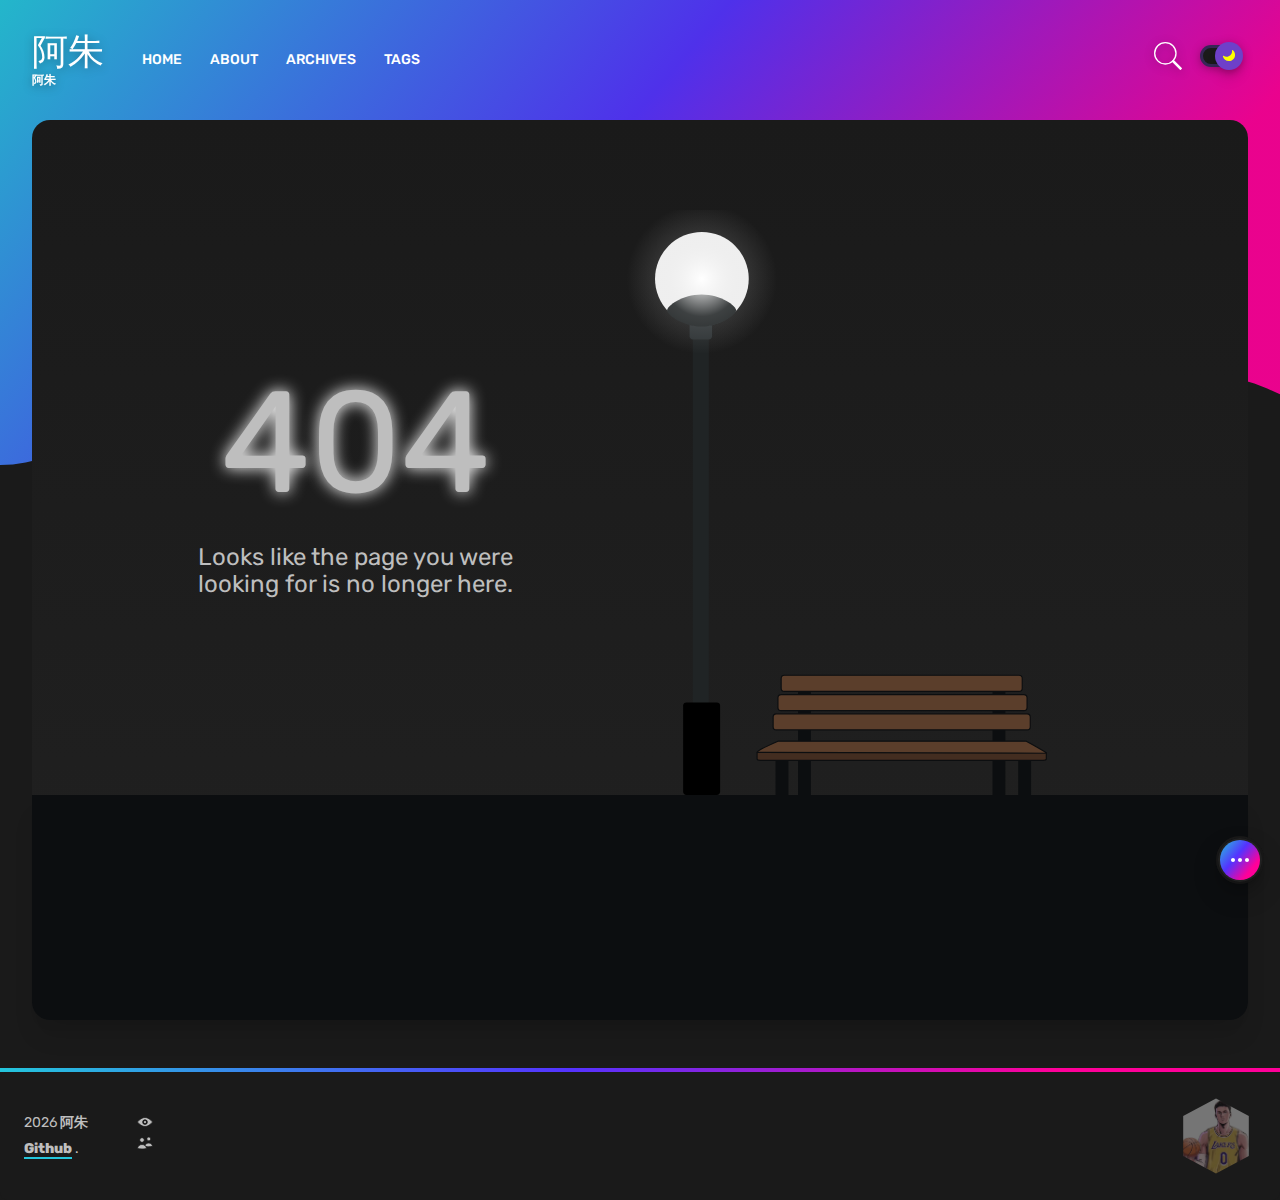
==== commit 10c82aa9: "Site updated: 2021-05-03 18:01:02" ====
--- a/archives/index.html
+++ b/archives/index.html
@@ -1 +1 @@
-<!DOCTYPE html><html lang="en"><head><meta charset="utf-8"><meta http-equiv="X-UA-Compatible" content="IE=edge"><meta name="viewport" content="width=device-width,initial-scale=1"><link rel="icon" href="/favicon.ico"><link href="/static/css/chunk-libs.eebac533.css" rel="stylesheet"><link href="/static/css/app.ef05802f.css" rel="stylesheet"><!-- hexo injector head_end start --><script rel="prefetch" async src="https://busuanzi.ibruce.info/busuanzi/2.3/busuanzi.pure.mini.js"></script><script rel="preload" src="https://cdn.bootcdn.net/ajax/libs/prism/1.23.0/components/prism-core.js" data-manual></script><script rel="preload" src="https://cdn.bootcdn.net/ajax/libs/prism/1.23.0/plugins/autoloader/prism-autoloader.js"></script><script rel="preload" src="https://cdn.bootcdn.net/ajax/libs/prism/1.23.0/plugins/toolbar/prism-toolbar.min.js"></script><script rel="preload" src="https://cdn.bootcdn.net/ajax/libs/prism/1.23.0/plugins/copy-to-clipboard/prism-copy-to-clipboard.min.js"></script><script rel="preload" src="https://cdn.bootcdn.net/ajax/libs/blueimp-md5/2.18.0/js/md5.min.js"></script><script rel="preload" src="https://cdn.bootcdn.net/ajax/libs/lodash.js/4.17.21/lodash.min.js"></script><link rel="stylesheet" href="https://cdn.bootcdn.net/ajax/libs/prism/1.23.0/themes/prism.min.css"/><link rel="stylesheet" href="https://cdn.bootcdn.net/ajax/libs/prism/1.23.0/plugins/toolbar/prism-toolbar.min.css"/><link rel="stylesheet" href="https://fonts.loli.net/css?family=Rubik" /><script rel="preload" src="https://cdn.bootcdn.net/ajax/libs/gitalk/1.7.2/gitalk.min.js"></script><link rel="stylesheet" href="https://cdn.bootcdn.net/ajax/libs/gitalk/1.7.2/gitalk.min.css"/><!-- hexo injector head_end end --><meta name="generator" content="Hexo 5.4.0"></head><body id="body-container"><noscript><strong>We're sorry but Aurora Blog doesn't work properly without JavaScript enabled. Please enable it to continue.</strong></noscript><div id="app"></div><script>(function(e){function t(t){for(var n,o,u=t[0],i=t[1],c=t[2],l=0,f=[];l<u.length;l++)o=u[l],Object.prototype.hasOwnProperty.call(a,o)&&a[o]&&f.push(a[o][0]),a[o]=0;for(n in i)Object.prototype.hasOwnProperty.call(i,n)&&(e[n]=i[n]);p&&p(t);while(f.length)f.shift()();return s.push.apply(s,c||[]),r()}function r(){for(var e,t=0;t<s.length;t++){for(var r=s[t],n=!0,o=1;o<r.length;o++){var u=r[o];0!==a[u]&&(n=!1)}n&&(s.splice(t--,1),e=i(i.s=r[0]))}return e}var n={},o={runtime:0},a={runtime:0},s=[];function u(e){return i.p+"static/js/"+({404:"404",about:"about",archives:"archives",categories:"categories",page:"page",post:"post",result:"result",tags:"tags"}[e]||e)+"."+{404:"7d1e319c",about:"05f5177a",archives:"f8376ea5",categories:"cd195d1b",page:"58f43599",post:"10796a8c",result:"83a84bff",tags:"393261f6"}[e]+".js"}function i(t){if(n[t])return n[t].exports;var r=n[t]={i:t,l:!1,exports:{}};return e[t].call(r.exports,r,r.exports,i),r.l=!0,r.exports}i.e=function(e){var t=[],r={404:1,about:1,archives:1,categories:1,page:1,post:1,result:1,tags:1};o[e]?t.push(o[e]):0!==o[e]&&r[e]&&t.push(o[e]=new Promise((function(t,r){for(var n="static/css/"+({404:"404",about:"about",archives:"archives",categories:"categories",page:"page",post:"post",result:"result",tags:"tags"}[e]||e)+"."+{404:"1a6cd5bd",about:"c06cd5c9",archives:"b41c8192",categories:"10e2be12",page:"7b21beee",post:"9f951a60",result:"10e2be12",tags:"10e2be12"}[e]+".css",a=i.p+n,s=document.getElementsByTagName("link"),u=0;u<s.length;u++){var c=s[u],l=c.getAttribute("data-href")||c.getAttribute("href");if("stylesheet"===c.rel&&(l===n||l===a))return t()}var f=document.getElementsByTagName("style");for(u=0;u<f.length;u++){c=f[u],l=c.getAttribute("data-href");if(l===n||l===a)return t()}var p=document.createElement("link");p.rel="stylesheet",p.type="text/css",p.onload=t,p.onerror=function(t){var n=t&&t.target&&t.target.src||a,s=new Error("Loading CSS chunk "+e+" failed.\n("+n+")");s.code="CSS_CHUNK_LOAD_FAILED",s.request=n,delete o[e],p.parentNode.removeChild(p),r(s)},p.href=a;var d=document.getElementsByTagName("head")[0];d.appendChild(p)})).then((function(){o[e]=0})));var n=a[e];if(0!==n)if(n)t.push(n[2]);else{var s=new Promise((function(t,r){n=a[e]=[t,r]}));t.push(n[2]=s);var c,l=document.createElement("script");l.charset="utf-8",l.timeout=120,i.nc&&l.setAttribute("nonce",i.nc),l.src=u(e);var f=new Error;c=function(t){l.onerror=l.onload=null,clearTimeout(p);var r=a[e];if(0!==r){if(r){var n=t&&("load"===t.type?"missing":t.type),o=t&&t.target&&t.target.src;f.message="Loading chunk "+e+" failed.\n("+n+": "+o+")",f.name="ChunkLoadError",f.type=n,f.request=o,r[1](f)}a[e]=void 0}};var p=setTimeout((function(){c({type:"timeout",target:l})}),12e4);l.onerror=l.onload=c,document.head.appendChild(l)}return Promise.all(t)},i.m=e,i.c=n,i.d=function(e,t,r){i.o(e,t)||Object.defineProperty(e,t,{enumerable:!0,get:r})},i.r=function(e){"undefined"!==typeof Symbol&&Symbol.toStringTag&&Object.defineProperty(e,Symbol.toStringTag,{value:"Module"}),Object.defineProperty(e,"__esModule",{value:!0})},i.t=function(e,t){if(1&t&&(e=i(e)),8&t)return e;if(4&t&&"object"===typeof e&&e&&e.__esModule)return e;var r=Object.create(null);if(i.r(r),Object.defineProperty(r,"default",{enumerable:!0,value:e}),2&t&&"string"!=typeof e)for(var n in e)i.d(r,n,function(t){return e[t]}.bind(null,n));return r},i.n=function(e){var t=e&&e.__esModule?function(){return e["default"]}:function(){return e};return i.d(t,"a",t),t},i.o=function(e,t){return Object.prototype.hasOwnProperty.call(e,t)},i.p="/",i.oe=function(e){throw console.error(e),e};var c=window["webpackJsonp"]=window["webpackJsonp"]||[],l=c.push.bind(c);c.push=t,c=c.slice();for(var f=0;f<c.length;f++)t(c[f]);var p=l;r()})([]);</script><script src="/static/js/chunk-libs.9b3ced64.js"></script><script src="/static/js/app.17c5223b.js"></script></body></html>+<!DOCTYPE html><html lang="en"><head><meta charset="utf-8"><meta http-equiv="X-UA-Compatible" content="IE=edge"><meta name="viewport" content="width=device-width,initial-scale=1"><link rel="icon" href="/favicon.ico"><link href="/static/css/chunk-libs.eebac533.css" rel="stylesheet"><link href="/static/css/app.ef05802f.css" rel="stylesheet"><!-- hexo injector head_end start --><script rel="prefetch" async src="https://busuanzi.ibruce.info/busuanzi/2.3/busuanzi.pure.mini.js"></script><script rel="preload" src="https://cdn.bootcdn.net/ajax/libs/prism/1.23.0/components/prism-core.js" data-manual></script><script rel="preload" src="https://cdn.bootcdn.net/ajax/libs/prism/1.23.0/plugins/autoloader/prism-autoloader.js"></script><script rel="preload" src="https://cdn.bootcdn.net/ajax/libs/prism/1.23.0/plugins/toolbar/prism-toolbar.min.js"></script><script rel="preload" src="https://cdn.bootcdn.net/ajax/libs/prism/1.23.0/plugins/copy-to-clipboard/prism-copy-to-clipboard.min.js"></script><script rel="preload" src="https://cdn.bootcdn.net/ajax/libs/blueimp-md5/2.18.0/js/md5.min.js"></script><script rel="preload" src="https://cdn.bootcdn.net/ajax/libs/lodash.js/4.17.21/lodash.min.js"></script><link rel="stylesheet" href="https://cdn.bootcdn.net/ajax/libs/prism/1.23.0/themes/prism.min.css"/><link rel="stylesheet" href="https://cdn.bootcdn.net/ajax/libs/prism/1.23.0/plugins/toolbar/prism-toolbar.min.css"/><link rel="stylesheet" href="https://fonts.loli.net/css?family=Rubik" /><script rel="preload" src="https://cdn.bootcdn.net/ajax/libs/gitalk/1.7.2/gitalk.min.js"></script><link rel="stylesheet" href="https://cdn.bootcdn.net/ajax/libs/gitalk/1.7.2/gitalk.min.css"/><link rel="stylesheet" href="//at.alicdn.com/t/font_2476818_87vaqng7dno.css" /><!-- hexo injector head_end end --><meta name="generator" content="Hexo 5.4.0"></head><body id="body-container"><noscript><strong>We're sorry but Aurora Blog doesn't work properly without JavaScript enabled. Please enable it to continue.</strong></noscript><div id="app"></div><script>(function(e){function t(t){for(var n,o,u=t[0],i=t[1],c=t[2],l=0,f=[];l<u.length;l++)o=u[l],Object.prototype.hasOwnProperty.call(a,o)&&a[o]&&f.push(a[o][0]),a[o]=0;for(n in i)Object.prototype.hasOwnProperty.call(i,n)&&(e[n]=i[n]);p&&p(t);while(f.length)f.shift()();return s.push.apply(s,c||[]),r()}function r(){for(var e,t=0;t<s.length;t++){for(var r=s[t],n=!0,o=1;o<r.length;o++){var u=r[o];0!==a[u]&&(n=!1)}n&&(s.splice(t--,1),e=i(i.s=r[0]))}return e}var n={},o={runtime:0},a={runtime:0},s=[];function u(e){return i.p+"static/js/"+({404:"404",about:"about",archives:"archives",categories:"categories",page:"page",post:"post",result:"result",tags:"tags"}[e]||e)+"."+{404:"7d1e319c",about:"05f5177a",archives:"f8376ea5",categories:"cd195d1b",page:"58f43599",post:"10796a8c",result:"83a84bff",tags:"393261f6"}[e]+".js"}function i(t){if(n[t])return n[t].exports;var r=n[t]={i:t,l:!1,exports:{}};return e[t].call(r.exports,r,r.exports,i),r.l=!0,r.exports}i.e=function(e){var t=[],r={404:1,about:1,archives:1,categories:1,page:1,post:1,result:1,tags:1};o[e]?t.push(o[e]):0!==o[e]&&r[e]&&t.push(o[e]=new Promise((function(t,r){for(var n="static/css/"+({404:"404",about:"about",archives:"archives",categories:"categories",page:"page",post:"post",result:"result",tags:"tags"}[e]||e)+"."+{404:"1a6cd5bd",about:"c06cd5c9",archives:"b41c8192",categories:"10e2be12",page:"7b21beee",post:"9f951a60",result:"10e2be12",tags:"10e2be12"}[e]+".css",a=i.p+n,s=document.getElementsByTagName("link"),u=0;u<s.length;u++){var c=s[u],l=c.getAttribute("data-href")||c.getAttribute("href");if("stylesheet"===c.rel&&(l===n||l===a))return t()}var f=document.getElementsByTagName("style");for(u=0;u<f.length;u++){c=f[u],l=c.getAttribute("data-href");if(l===n||l===a)return t()}var p=document.createElement("link");p.rel="stylesheet",p.type="text/css",p.onload=t,p.onerror=function(t){var n=t&&t.target&&t.target.src||a,s=new Error("Loading CSS chunk "+e+" failed.\n("+n+")");s.code="CSS_CHUNK_LOAD_FAILED",s.request=n,delete o[e],p.parentNode.removeChild(p),r(s)},p.href=a;var d=document.getElementsByTagName("head")[0];d.appendChild(p)})).then((function(){o[e]=0})));var n=a[e];if(0!==n)if(n)t.push(n[2]);else{var s=new Promise((function(t,r){n=a[e]=[t,r]}));t.push(n[2]=s);var c,l=document.createElement("script");l.charset="utf-8",l.timeout=120,i.nc&&l.setAttribute("nonce",i.nc),l.src=u(e);var f=new Error;c=function(t){l.onerror=l.onload=null,clearTimeout(p);var r=a[e];if(0!==r){if(r){var n=t&&("load"===t.type?"missing":t.type),o=t&&t.target&&t.target.src;f.message="Loading chunk "+e+" failed.\n("+n+": "+o+")",f.name="ChunkLoadError",f.type=n,f.request=o,r[1](f)}a[e]=void 0}};var p=setTimeout((function(){c({type:"timeout",target:l})}),12e4);l.onerror=l.onload=c,document.head.appendChild(l)}return Promise.all(t)},i.m=e,i.c=n,i.d=function(e,t,r){i.o(e,t)||Object.defineProperty(e,t,{enumerable:!0,get:r})},i.r=function(e){"undefined"!==typeof Symbol&&Symbol.toStringTag&&Object.defineProperty(e,Symbol.toStringTag,{value:"Module"}),Object.defineProperty(e,"__esModule",{value:!0})},i.t=function(e,t){if(1&t&&(e=i(e)),8&t)return e;if(4&t&&"object"===typeof e&&e&&e.__esModule)return e;var r=Object.create(null);if(i.r(r),Object.defineProperty(r,"default",{enumerable:!0,value:e}),2&t&&"string"!=typeof e)for(var n in e)i.d(r,n,function(t){return e[t]}.bind(null,n));return r},i.n=function(e){var t=e&&e.__esModule?function(){return e["default"]}:function(){return e};return i.d(t,"a",t),t},i.o=function(e,t){return Object.prototype.hasOwnProperty.call(e,t)},i.p="/",i.oe=function(e){throw console.error(e),e};var c=window["webpackJsonp"]=window["webpackJsonp"]||[],l=c.push.bind(c);c.push=t,c=c.slice();for(var f=0;f<c.length;f++)t(c[f]);var p=l;r()})([]);</script><script src="/static/js/chunk-libs.9b3ced64.js"></script><script src="/static/js/app.17c5223b.js"></script></body></html>--- a/static/css/chunk-libs.eebac533.css
+++ b/static/css/chunk-libs.eebac533.css
@@ -1 +1,228 @@
-/*! normalize.css v8.0.1 | MIT License | github.com/necolas/normalize.css */html{line-height:1.15;-webkit-text-size-adjust:100%}body{margin:0}main{display:block}h1{font-size:2em;margin:.67em 0}hr{box-sizing:content-box;height:0;overflow:visible}pre{font-family:monospace,monospace;font-size:1em}a{background-color:transparent}abbr[title]{border-bottom:none;text-decoration:underline;-webkit-text-decoration:underline dotted;text-decoration:underline dotted}b,strong{font-weight:bolder}code,kbd,samp{font-family:monospace,monospace;font-size:1em}small{font-size:80%}sub,sup{font-size:75%;line-height:0;position:relative;vertical-align:baseline}sub{bottom:-.25em}sup{top:-.5em}img{border-style:none}button,input,optgroup,select,textarea{font-family:inherit;font-size:100%;line-height:1.15;margin:0}button,input{overflow:visible}button,select{text-transform:none}[type=button],[type=reset],[type=submit],button{-webkit-appearance:button}[type=button]::-moz-focus-inner,[type=reset]::-moz-focus-inner,[type=submit]::-moz-focus-inner,button::-moz-focus-inner{border-style:none;padding:0}[type=button]:-moz-focusring,[type=reset]:-moz-focusring,[type=submit]:-moz-focusring,button:-moz-focusring{outline:1px dotted ButtonText}fieldset{padding:.35em .75em .625em}legend{box-sizing:border-box;color:inherit;display:table;max-width:100%;padding:0;white-space:normal}progress{vertical-align:baseline}textarea{overflow:auto}[type=checkbox],[type=radio]{box-sizing:border-box;padding:0}[type=number]::-webkit-inner-spin-button,[type=number]::-webkit-outer-spin-button{height:auto}[type=search]{-webkit-appearance:textfield;outline-offset:-2px}[type=search]::-webkit-search-decoration{-webkit-appearance:none}::-webkit-file-upload-button{-webkit-appearance:button;font:inherit}details{display:block}summary{display:list-item}[hidden],template{display:none}#nprogress{pointer-events:none}#nprogress .bar{background:#29d;position:fixed;z-index:1031;top:0;left:0;width:100%;height:2px}#nprogress .peg{display:block;position:absolute;right:0;width:100px;height:100%;box-shadow:0 0 10px #29d,0 0 5px #29d;opacity:1;transform:rotate(3deg) translateY(-4px)}#nprogress .spinner{display:block;position:fixed;z-index:1031;top:15px;right:15px}#nprogress .spinner-icon{width:18px;height:18px;box-sizing:border-box;border:2px solid transparent;border-top-color:#29d;border-left-color:#29d;border-radius:50%;-webkit-animation:nprogress-spinner .4s linear infinite;animation:nprogress-spinner .4s linear infinite}.nprogress-custom-parent{overflow:hidden;position:relative}.nprogress-custom-parent #nprogress .bar,.nprogress-custom-parent #nprogress .spinner{position:absolute}@-webkit-keyframes nprogress-spinner{0%{-webkit-transform:rotate(0deg)}to{-webkit-transform:rotate(1turn)}}@keyframes nprogress-spinner{0%{transform:rotate(0deg)}to{transform:rotate(1turn)}}+/*! normalize.css v8.0.1 | MIT License | github.com/necolas/normalize.css */
+html {
+    line-height: 1.15;
+    -webkit-text-size-adjust: 100%
+}
+
+body {
+    margin: 0
+}
+
+main {
+    display: block
+}
+
+h1 {
+    font-size: 2em;
+    margin: .67em 0
+}
+
+hr {
+    box-sizing: content-box;
+    height: 0;
+    overflow: visible
+}
+
+pre {
+    font-family: monospace, monospace;
+    font-size: 1em
+}
+
+a {
+    background-color: transparent
+}
+
+abbr[title] {
+    border-bottom: none;
+    text-decoration: underline;
+    -webkit-text-decoration: underline dotted;
+    text-decoration: underline dotted
+}
+
+b, strong {
+    font-weight: bolder
+}
+
+code, kbd, samp {
+    font-family: monospace, monospace;
+    font-size: 1em
+}
+
+small {
+    font-size: 80%
+}
+
+sub, sup {
+    font-size: 75%;
+    line-height: 0;
+    position: relative;
+    vertical-align: baseline
+}
+
+sub {
+    bottom: -.25em
+}
+
+sup {
+    top: -.5em
+}
+
+img {
+    border-style: none
+}
+
+button, input, optgroup, select, textarea {
+    font-family: inherit;
+    font-size: 100%;
+    line-height: 1.15;
+    margin: 0
+}
+
+button, input {
+    overflow: visible
+}
+
+button, select {
+    text-transform: none
+}
+
+[type=button], [type=reset], [type=submit], button {
+    -webkit-appearance: button
+}
+
+[type=button]::-moz-focus-inner, [type=reset]::-moz-focus-inner, [type=submit]::-moz-focus-inner, button::-moz-focus-inner {
+    border-style: none;
+    padding: 0
+}
+
+[type=button]:-moz-focusring, [type=reset]:-moz-focusring, [type=submit]:-moz-focusring, button:-moz-focusring {
+    outline: 1px dotted ButtonText
+}
+
+fieldset {
+    padding: .35em .75em .625em
+}
+
+legend {
+    box-sizing: border-box;
+    color: inherit;
+    display: table;
+    max-width: 100%;
+    padding: 0;
+    white-space: normal
+}
+
+progress {
+    vertical-align: baseline
+}
+
+textarea {
+    overflow: auto
+}
+
+[type=checkbox], [type=radio] {
+    box-sizing: border-box;
+    padding: 0
+}
+
+[type=number]::-webkit-inner-spin-button, [type=number]::-webkit-outer-spin-button {
+    height: auto
+}
+
+[type=search] {
+    -webkit-appearance: textfield;
+    outline-offset: -2px
+}
+
+[type=search]::-webkit-search-decoration {
+    -webkit-appearance: none
+}
+
+::-webkit-file-upload-button {
+    -webkit-appearance: button;
+    font: inherit
+}
+
+details {
+    display: block
+}
+
+summary {
+    display: list-item
+}
+
+[hidden], template {
+    display: none
+}
+
+#nprogress {
+    pointer-events: none
+}
+
+#nprogress .bar {
+    background: #29d;
+    position: fixed;
+    z-index: 1031;
+    top: 0;
+    left: 0;
+    width: 100%;
+    height: 2px
+}
+
+#nprogress .peg {
+    display: block;
+    position: absolute;
+    right: 0;
+    width: 100px;
+    height: 100%;
+    box-shadow: 0 0 10px #29d, 0 0 5px #29d;
+    opacity: 1;
+    transform: rotate(3deg) translateY(-4px)
+}
+
+#nprogress .spinner {
+    display: block;
+    position: fixed;
+    z-index: 1031;
+    top: 15px;
+    right: 15px
+}
+
+#nprogress .spinner-icon {
+    width: 18px;
+    height: 18px;
+    box-sizing: border-box;
+    border: 2px solid transparent;
+    border-top-color: #29d;
+    border-left-color: #29d;
+    border-radius: 50%;
+    -webkit-animation: nprogress-spinner .4s linear infinite;
+    animation: nprogress-spinner .4s linear infinite
+}
+
+.nprogress-custom-parent {
+    overflow: hidden;
+    position: relative
+}
+
+.nprogress-custom-parent #nprogress .bar, .nprogress-custom-parent #nprogress .spinner {
+    position: absolute
+}
+
+@-webkit-keyframes nprogress-spinner {
+    0% {
+        -webkit-transform: rotate(0deg)
+    }
+    to {
+        -webkit-transform: rotate(1turn)
+    }
+}
+
+@keyframes nprogress-spinner {
+    0% {
+        transform: rotate(0deg)
+    }
+    to {
+        transform: rotate(1turn)
+    }
+}